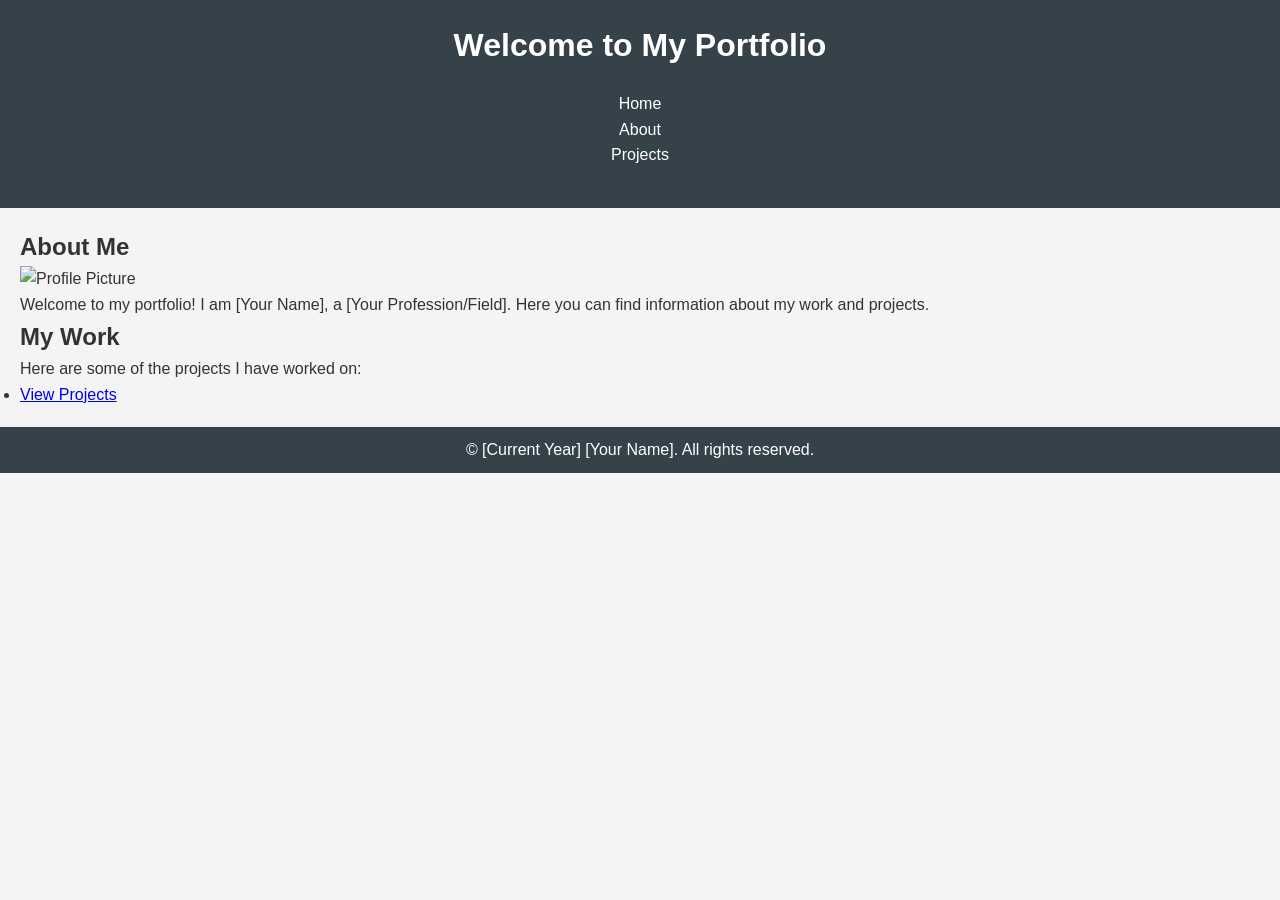
==== index.html @ aa5436d3 "Add initial portfolio site files Add scaffold for a personal portfolio: index.html, about.html, proj" ====
<!DOCTYPE html>
<html lang="en">
<head>
    <meta charset="UTF-8">
    <meta name="viewport" content="width=device-width, initial-scale=1.0">
    <title>Your Portfolio</title>
    <link rel="stylesheet" href="css/style.css">
</head>
<body>
    <header>
        <h1>Welcome to My Portfolio</h1>
        <nav>
            <ul>
                <li><a href="index.html">Home</a></li>
                <li><a href="about.html">About</a></li>
                <li><a href="projects.html">Projects</a></li>
            </ul>
        </nav>
    </header>
    
    <main>
        <section>
            <h2>About Me</h2>
            <img src="images/profile.jpg" alt="Profile Picture">
            <p>Welcome to my portfolio! I am [Your Name], a [Your Profession/Field]. Here you can find information about my work and projects.</p>
        </section>
        
        <section>
            <h2>My Work</h2>
            <p>Here are some of the projects I have worked on:</p>
            <ul>
                <li><a href="projects.html">View Projects</a></li>
            </ul>
        </section>
    </main>
    
    <footer>
        <p>&copy; [Current Year] [Your Name]. All rights reserved.</p>
    </footer>
    
    <script src="js/script.js"></script>
</body>
</html>
---- css/style.css ----
/* CSS Reset */
* {
    margin: 0;
    padding: 0;
    box-sizing: border-box;
}

/* Body Styles */
body {
    font-family: Arial, sans-serif;
    line-height: 1.6;
    background-color: #f4f4f4;
    color: #333;
}

/* Header Styles */
header {
    background: #35424a;
    color: #ffffff;
    padding: 20px 0;
    text-align: center;
}

/* Navigation Styles */
nav {
    margin: 20px 0;
}

nav a {
    color: #ffffff;
    text-decoration: none;
    padding: 10px 15px;
}

nav a:hover {
    background: #e8491d;
}

/* Main Content Styles */
main {
    padding: 20px;
}

/* Footer Styles */
footer {
    text-align: center;
    padding: 10px 0;
    background: #35424a;
    color: #ffffff;
    position: relative;
    bottom: 0;
    width: 100%;
}

/* Image Styles */
img {
    max-width: 100%;
    height: auto;
}

/* Project Styles */
.project {
    margin: 20px 0;
    border: 1px solid #ccc;
    padding: 10px;
    background: #ffffff;
}
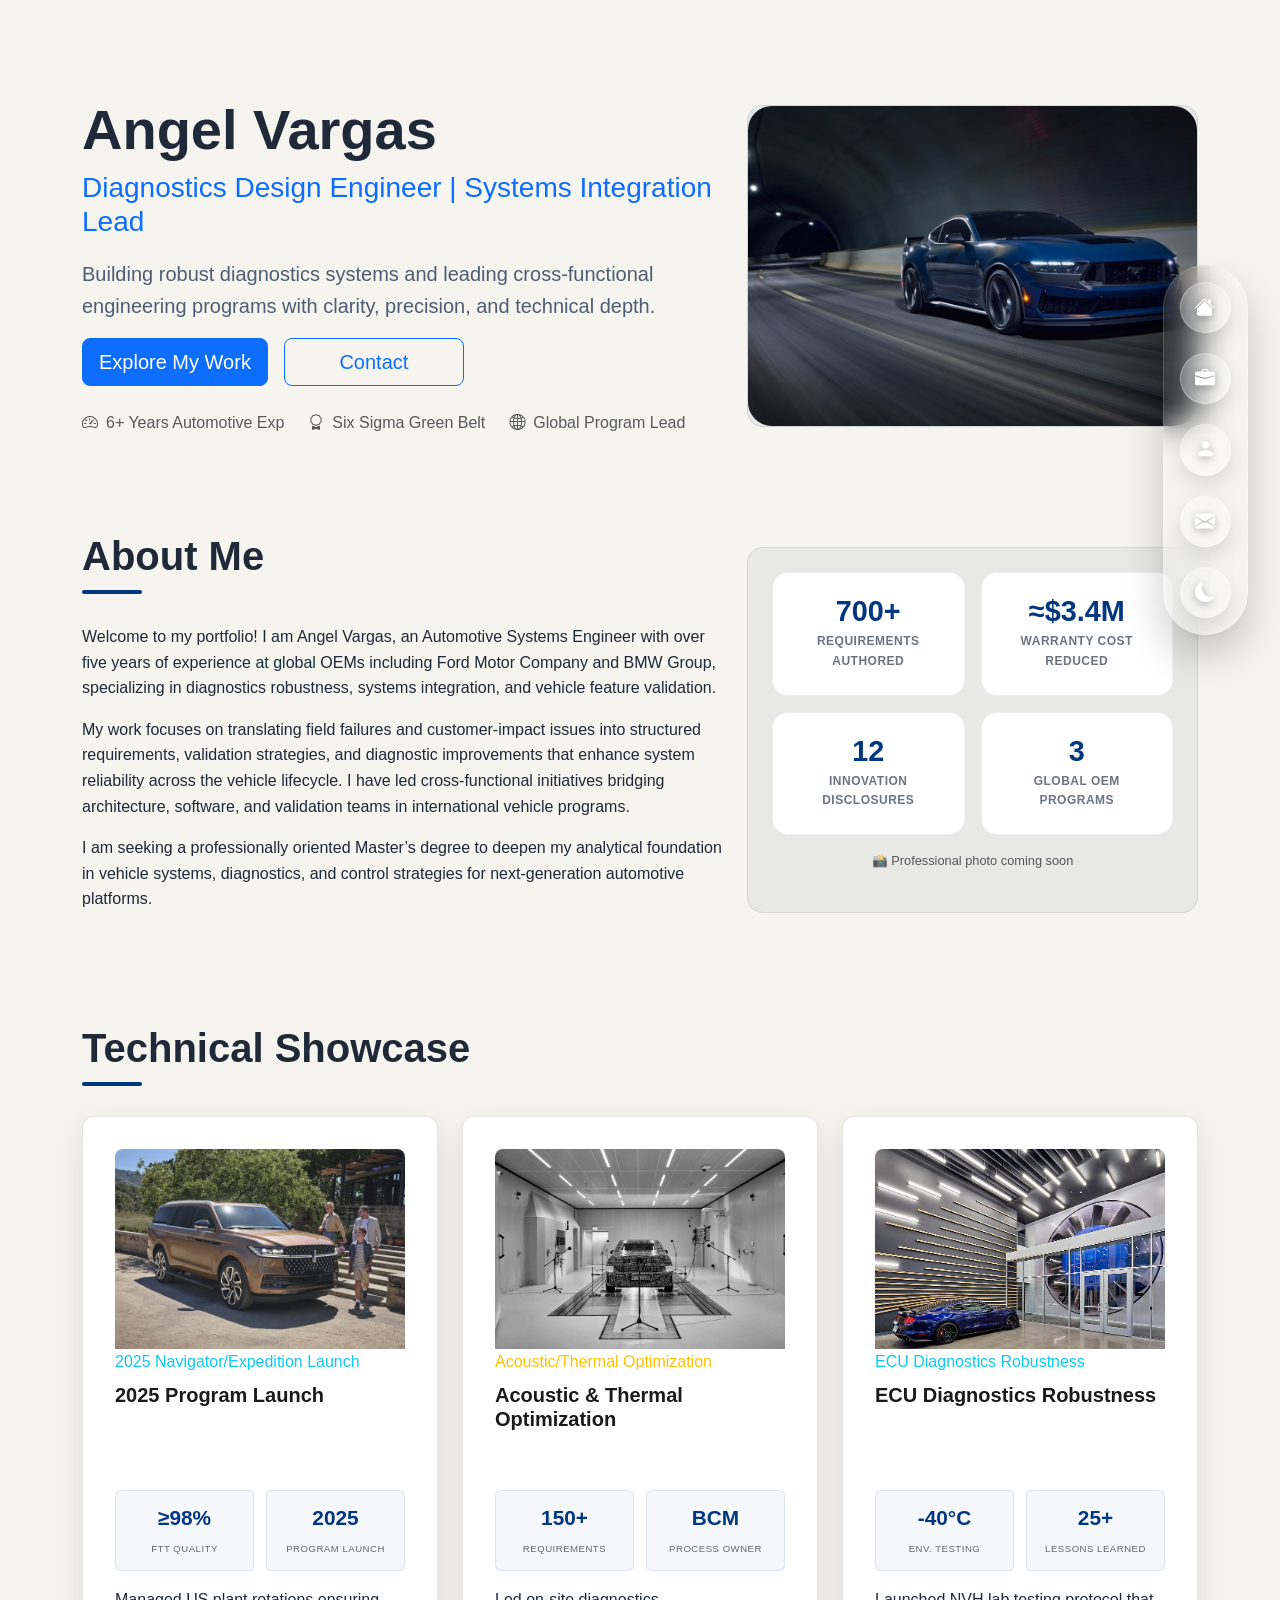
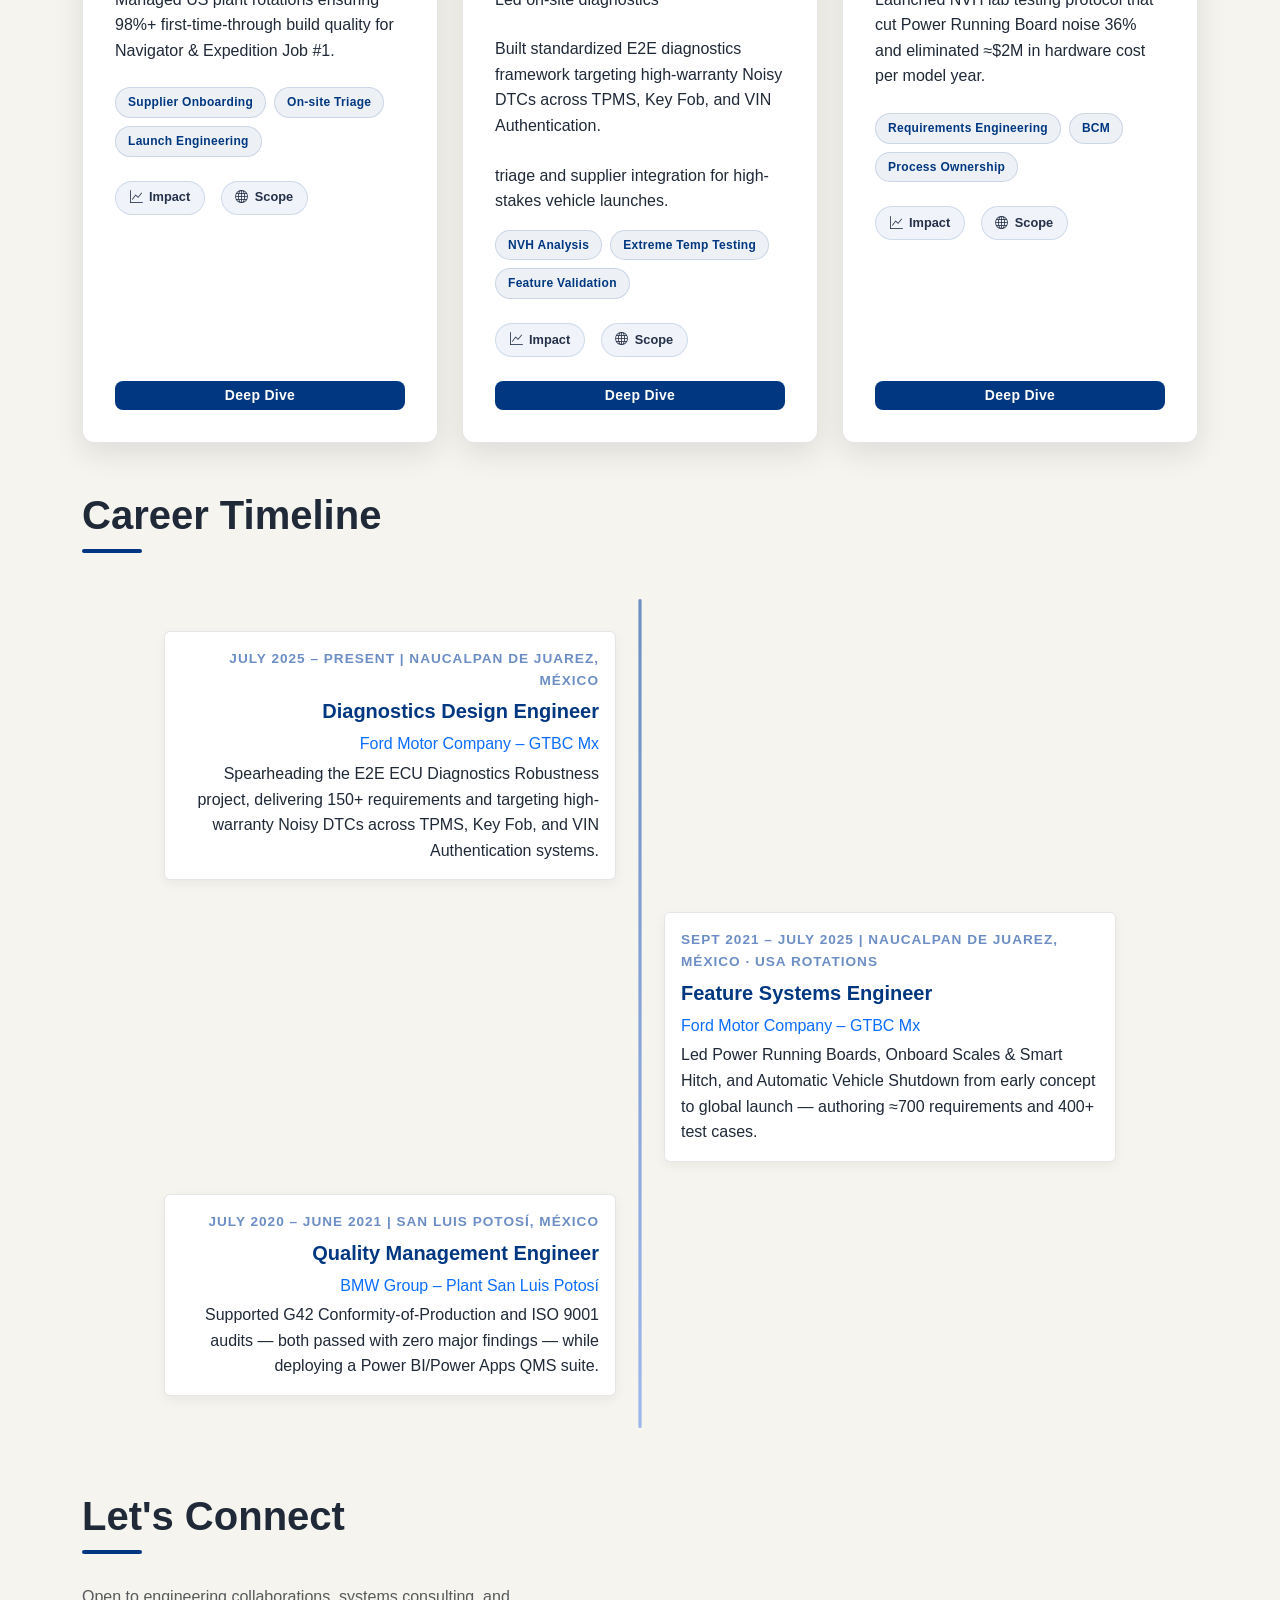
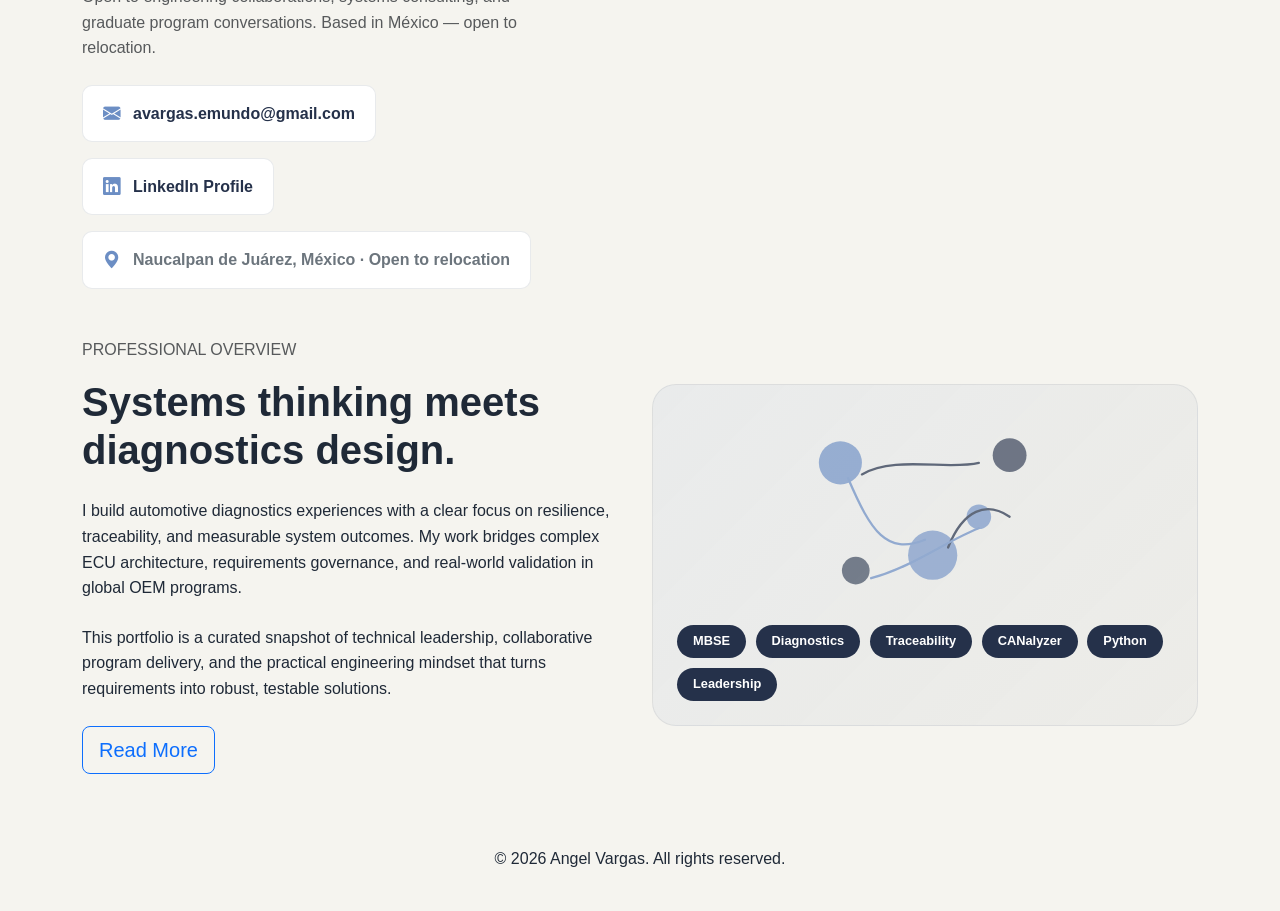
==== commit 5b4490e9: "Revamp site: new layout, styles, assets Replace legacy stylesheet with modular CSS and update core p" ====
--- a/index.html
+++ b/index.html
@@ -4,40 +4,372 @@
     <meta charset="UTF-8">
     <meta name="viewport" content="width=device-width, initial-scale=1.0">
     <title>Your Portfolio</title>
-    <link rel="stylesheet" href="css/style.css">
+    <link href="https://cdn.jsdelivr.net/npm/bootstrap@5.3.0/dist/css/bootstrap.min.css" rel="stylesheet">
+    <link rel="stylesheet" href="css/base.css">
+    <link rel="stylesheet" href="css/components.css">
+    <link rel="stylesheet" href="css/pages.css">
+    <link href="https://unpkg.com/aos@2.3.1/dist/aos.css" rel="stylesheet">
+    <link rel="stylesheet" href="https://cdn.jsdelivr.net/npm/bootstrap-icons@1.11.1/font/bootstrap-icons.css">
 </head>
 <body>
-    <header>
-        <h1>Welcome to My Portfolio</h1>
-        <nav>
-            <ul>
-                <li><a href="index.html">Home</a></li>
-                <li><a href="about.html">About</a></li>
-                <li><a href="projects.html">Projects</a></li>
-            </ul>
-        </nav>
-    </header>
-    
-    <main>
-        <section>
-            <h2>About Me</h2>
-            <img src="images/profile.jpg" alt="Profile Picture">
-            <p>Welcome to my portfolio! I am [Your Name], a [Your Profession/Field]. Here you can find information about my work and projects.</p>
+    <main class="container">
+        <section id="hero" class="pt-5 mt-5" data-aos="fade-up">
+            <div class="row align-items-center gy-4">
+                <div class="col-md-7">
+                    <h1 class="display-4 fw-bold">Angel Vargas</h1>
+                    <h2 class="h3 text-primary">Diagnostics Design Engineer | Systems Integration Lead</h2>
+                    <p class="lead">Building robust diagnostics systems and leading cross-functional engineering programs with clarity, precision, and technical depth.</p>
+                    <div class="d-flex flex-wrap gap-3">
+                        <a href="projects.html" class="btn btn-primary btn-lg hero-btn">Explore My Work</a>
+                        <a href="#contact" class="btn btn-outline-primary btn-lg hero-btn">Contact</a>
+                    </div>
+                    <div class="hero-highlights d-flex flex-wrap align-items-center gap-4 mt-4">
+                        <span class="d-flex align-items-center text-muted">
+                            <i class="bi bi-speedometer2 me-2"></i>
+                            6+ Years Automotive Exp
+                        </span>
+                        <span class="d-flex align-items-center text-muted">
+                            <i class="bi bi-award me-2"></i>
+                            Six Sigma Green Belt
+                        </span>
+                        <span class="d-flex align-items-center text-muted">
+                            <i class="bi bi-globe2 me-2"></i>
+                            Global Program Lead
+                        </span>
+                    </div>
+                </div>
+                <div class="col-md-5">
+                    <div class="hero-visual rounded-4 overflow-hidden">
+                        <img src="images/Mustang-Wall.jpg" alt="Automotive Engineering" class="hero-tech-diagram">
+                    </div>
+                </div>
+            </div>
+        </section>
+
+        <!-- ABOUT SECTION -->
+        <section id="about" class="my-5" data-aos="fade-up">
+            <div class="row align-items-center gy-4">
+                <div class="col-md-7">
+                    <h2 class="section-title">About Me</h2>
+                    <p>Welcome to my portfolio! I am Angel Vargas, an Automotive Systems Engineer with over five years of experience at global OEMs including Ford Motor Company and BMW Group, specializing in diagnostics robustness, systems integration, and vehicle feature validation.</p>
+                    <p>My work focuses on translating field failures and customer-impact issues into structured requirements, validation strategies, and diagnostic improvements that enhance system reliability across the vehicle lifecycle. I have led cross-functional initiatives bridging architecture, software, and validation teams in international vehicle programs.</p>
+                    <p>I am seeking a professionally oriented Master’s degree to deepen my analytical foundation in vehicle systems, diagnostics, and control strategies for next-generation automotive platforms.</p>
+                </div>
+                <div class="col-md-5">
+                    <div class="about-visual rounded-4 p-4">
+                        <div class="about-stats-grid">
+                            <div class="about-stat">
+                                <span class="about-stat-number">700+</span>
+                                <span class="about-stat-label">Requirements Authored</span>
+                            </div>
+                            <div class="about-stat">
+                                <span class="about-stat-number">≈$3.4M</span>
+                                <span class="about-stat-label">Warranty Cost Reduced</span>
+                            </div>
+                            <div class="about-stat">
+                                <span class="about-stat-number">12</span>
+                                <span class="about-stat-label">Innovation Disclosures</span>
+                            </div>
+                            <div class="about-stat">
+                                <span class="about-stat-number">3</span>
+                                <span class="about-stat-label">Global OEM Programs</span>
+                            </div>
+                        </div>
+                        <p class="about-visual-note mt-3 text-muted text-center" style="font-size:0.8rem;">
+                            📸 Professional photo coming soon
+                        </p>
+                    </div>
+                </div>
+            </div>
+        </section>
+
+        <!-- FEATURED PROJECTS SECTION -->
+        <section id="technical-showcase" class="technical-showcase mb-5" data-aos="fade-up">
+            <h2 class="section-title">Technical Showcase</h2>
+            <div class="row row-cols-1 row-cols-md-2 row-cols-xl-3 g-4">
+                <div class="col" data-aos="fade-up">
+                    <article class="glass-showcase-card h-100">
+                        <div class="project-header-img">
+                            <img src="images/Navigator-PRB.jpg" alt="2025 Program Launch">
+                        </div>
+                        <div class="card-body d-flex flex-column">
+                            <span class="card-category text-info mb-2">2025 Navigator/Expedition Launch</span>
+                            <h3 class="h5 fw-bold mb-2">2025 Program Launch</h3>
+                            <div class="kpi-grid mb-3">
+                                <div class="kpi-item">
+                                    <span>≥98%</span>
+                                    <label>FTT Quality</label>
+                                </div>
+                                <div class="kpi-item">
+                                    <span>2025</span>
+                                    <label>Program Launch</label>
+                                </div>
+                            </div>
+                            <p class="text-slate-gray mb-4">Managed US plant rotations ensuring 98%+ first-time-through build quality for Navigator & Expedition Job #1.</p>
+                            <div class="tag-row d-flex flex-wrap gap-2 mb-4">
+                                <span class="method-tag">Supplier Onboarding</span>
+                                <span class="method-tag">On-site Triage</span>
+                                <span class="method-tag">Launch Engineering</span>
+                            </div>
+                            <div class="kpi-row d-flex flex-wrap gap-3 mb-4">
+                                <div class="kpi-pill">
+                                    <i class="bi bi-graph-up"></i>
+                                    <span>Impact</span>
+                                </div>
+                                <div class="kpi-pill">
+                                    <i class="bi bi-globe"></i>
+                                    <span>Scope</span>
+                                </div>
+                            </div>
+                            <a href="projects.html" class="btn btn-outline-light btn-sm deep-dive-btn mt-auto">Deep Dive</a>
+                        </div>
+                    </article>
+                </div>
+
+                <div class="col" data-aos="fade-up" data-aos-delay="100">
+                    <article class="glass-showcase-card h-100">
+                        <div class="project-header-img">
+                            <img src="images/PRB-NVH.jpg" alt="Acoustic & Thermal Optimization">
+                        </div>
+                        <div class="card-body d-flex flex-column">
+                            <span class="card-category text-warning mb-2">Acoustic/Thermal Optimization</span>
+                            <h3 class="h5 fw-bold mb-2">Acoustic & Thermal Optimization</h3>
+                            <div class="kpi-grid mb-3">
+                                <div class="kpi-item">
+                                    <span>150+</span>
+                                    <label>Requirements</label>
+                                </div>
+                                <div class="kpi-item">
+                                    <span>BCM</span>
+                                    <label>Process Owner</label>
+                                </div>
+                            </div>
+                            <p class="text-slate-gray mb-4">Led on-site diagnostics<p class="text-slate-gray mb-4">Built standardized E2E diagnostics framework targeting high-warranty Noisy DTCs across TPMS, Key Fob, and VIN Authentication.</p> triage and supplier integration for high-stakes vehicle launches.</p>
+                            <div class="tag-row d-flex flex-wrap gap-2 mb-4">
+                                <span class="method-tag">NVH Analysis</span>
+                                <span class="method-tag">Extreme Temp Testing</span>
+                                <span class="method-tag">Feature Validation</span>
+                            </div>
+                            <div class="kpi-row d-flex flex-wrap gap-3 mb-4">
+                                <div class="kpi-pill">
+                                    <i class="bi bi-graph-up"></i>
+                                    <span>Impact</span>
+                                </div>
+                                <div class="kpi-pill">
+                                    <i class="bi bi-globe"></i>
+                                    <span>Scope</span>
+                                </div>
+                            </div>
+                            <a href="projects.html" class="btn btn-outline-light btn-sm deep-dive-btn mt-auto">Deep Dive</a>
+                        </div>
+                    </article>
+                </div>
+
+                <div class="col" data-aos="fade-up" data-aos-delay="200">
+                    <article class="glass-showcase-card h-100">
+                        <div class="project-header-img">
+                            <img src="images/Vehicle-Testing.jpg" alt="ECU Diagnostics Robustness">
+                        </div>
+                        <div class="card-body d-flex flex-column">
+                            <span class="card-category text-info mb-2">ECU Diagnostics Robustness</span>
+                            <h3 class="h5 fw-bold mb-2">ECU Diagnostics Robustness</h3>
+                            <div class="kpi-grid mb-3">
+                                <div class="kpi-item">
+                                    <span>-40°C</span>
+                                    <label>Env. Testing</label>
+                                </div>
+                                <div class="kpi-item">
+                                    <span>25+</span>
+                                    <label>Lessons Learned</label>
+                                </div>
+                            </div>
+                            <p class="text-slate-gray mb-4">Launched NVH lab testing protocol that cut Power Running Board noise 36% and eliminated ≈$2M in hardware cost per model year.</p>
+                            <div class="tag-row d-flex flex-wrap gap-2 mb-4">
+                                <span class="method-tag">Requirements Engineering</span>
+                                <span class="method-tag">BCM</span>
+                                <span class="method-tag">Process Ownership</span>
+                            </div>
+                            <div class="kpi-row d-flex flex-wrap gap-3 mb-4">
+                                <div class="kpi-pill">
+                                    <i class="bi bi-graph-up"></i>
+                                    <span>Impact</span>
+                                </div>
+                                <div class="kpi-pill">
+                                    <i class="bi bi-globe"></i>
+                                    <span>Scope</span>
+                                </div>
+                            </div>
+                            <a href="projects.html" class="btn btn-outline-light btn-sm deep-dive-btn mt-auto">Deep Dive</a>
+                        </div>
+                    </article>
+                </div>
+            </div>
         </section>
         
-        <section>
-            <h2>My Work</h2>
-            <p>Here are some of the projects I have worked on:</p>
-            <ul>
-                <li><a href="projects.html">View Projects</a></li>
-            </ul>
+        <!-- TIMELINE SECTION -->
+        <section id="timeline" class="experience-timeline mb-5" data-aos="fade-up">
+            <h2 class="section-title">Career Timeline</h2>
+
+            <div class="timeline-track">
+                <div class="timeline-fill"></div>
+
+                <div class="timeline-event timeline-event-left" data-year="2025">
+                    <div class="timeline-content card">
+                        <div class="card-body">
+                                <div class="timeline-metadata">
+                                    <span>July 2025 – Present</span> | <span>Naucalpan de Juarez, México</span>
+                                </div>
+                                <h3 class="h5 fw-bold">Diagnostics Design Engineer</h3>
+                                <p class="text-primary mb-1">Ford Motor Company – GTBC Mx</p>
+                                <p class="mb-0">Spearheading the E2E ECU Diagnostics Robustness project, delivering 150+ requirements and targeting high-warranty Noisy DTCs across TPMS, Key Fob, and VIN Authentication systems.</p>
+                                <div class="timeline-details" style="display: none;">
+                                    <ul class="mt-2 ps-3">
+                                        <li>Authored 23+ requirements eliminating false-positive DTC triggers, reducing future service costs.</li>
+                                        <li>Bridging Architecture, SW, and Module D&R teams to close diagnostic coverage gaps.</li>
+                                        <li>Designing next-gen Enhanced Data Recording methods to optimize engineering troubleshooting.</li>
+                                    </ul>
+                                </div>
+                            </div>
+                    </div>
+                </div>
+
+                <div class="timeline-event timeline-event-right" data-year="2023">
+                    <div class="timeline-content card">
+                        <div class="card-body">
+                            <div class="timeline-metadata">
+                                <span>Sept 2021 – July 2025</span> | <span>Naucalpan de Juarez, México · USA Rotations</span>
+                            </div>
+                            <h3 class="h5 fw-bold">Feature Systems Engineer</h3>
+                            <p class="text-primary mb-1">Ford Motor Company – GTBC Mx</p>
+                            <p class="mb-0">Led Power Running Boards, Onboard Scales & Smart Hitch, and Automatic Vehicle Shutdown from early concept to global launch — authoring ≈700 requirements and 400+ test cases.</p>
+                            <div class="timeline-details" style="display: none;">
+                                <ul class="mt-2 ps-3">
+                                    <li>Launched NVH lab test cutting PRB noise 36% and saving ≈$2 M per model year.</li>
+                                    <li>Cut PRB warranty spend ≈$1.4 M (23MY baseline); zero open critical issues at launch.</li>
+                                    <li>Filed 12 innovation disclosures and mentored 6 engineers into the SE organization.</li>
+                                    <li>Managed US plant rotations (DTP/KTP) sustaining 98%+ first-time-through build quality.</li>
+                                </ul>
+                            </div>
+                        </div>
+                    </div>
+                </div>
+
+                <div class="timeline-event timeline-event-left" data-year="2021">
+                    <div class="timeline-content card">
+                        <div class="card-body">
+                            <div class="timeline-metadata">
+                                    <span>July 2020 – June 2021</span> | <span>San Luis Potosí, México</span>
+                                </div>
+                                <h3 class="h5 fw-bold">Quality Management Engineer</h3>
+                                <p class="text-primary mb-1">BMW Group – Plant San Luis Potosí</p>
+                                <p class="mb-0">Supported G42 Conformity-of-Production and ISO 9001 audits — both passed with zero major findings — while deploying a Power BI/Power Apps QMS suite.</p>
+                                <div class="timeline-details" style="display: none;">
+                                    <ul class="mt-2 ps-3">
+                                        <li>Deployed Power BI/Power Apps QMS suite, cutting issue-closure time by 30%.</li>
+                                        <li>Launched "Quality Mindset" campaign training 120+ process leaders, boosting proactive defect containment 25% in six months.</li>
+                                    </ul>
+                                </div>
+                            </div>
+                    </div>
+                </div>
+            </div>
+        </section>
+
+        <!-- CONTACT SECTION -->
+        <section id="contact" class="mb-5" data-aos="fade-up">
+            <h2 class="section-title">Let's Connect</h2>
+            <div class="row g-4">
+                <div class="col-md-5">
+                    <p class="text-muted mb-4">Open to engineering collaborations, systems consulting, and graduate program conversations. Based in México — open to relocation.</p>
+                    <div class="d-flex flex-column gap-3">
+                        <a href="mailto:avargas.emundo@gmail.com" class="contact-link">
+                            <i class="bi bi-envelope-fill"></i>
+                            avargas.emundo@gmail.com
+                        </a>
+                        <a href="https://www.linkedin.com/in/av-m/" target="_blank" class="contact-link">
+                            <i class="bi bi-linkedin"></i>
+                            LinkedIn Profile
+                        </a>
+                        <span class="contact-link non-link">
+                            <i class="bi bi-geo-alt-fill"></i>
+                            Naucalpan de Juárez, México · Open to relocation
+                        </span>
+                    </div>
+                </div>
+            </div>
+        </section>
+
+        <!-- SUMMARY SECTION -->
+        <section id="summary" class="split-summary mb-5" data-aos="fade-up">
+            <div class="row align-items-center g-4">
+                <div class="col-lg-6">
+                    <div class="summary-copy">
+                        <p class="text-uppercase text-muted mb-3">Professional Overview</p>
+                        <h2 class="display-6 fw-bold mb-4">Systems thinking meets diagnostics design.</h2>
+                        <p class="mb-4">I build automotive diagnostics experiences with a clear focus on resilience, traceability, and measurable system outcomes. My work bridges complex ECU architecture, requirements governance, and real-world validation in global OEM programs.</p>
+                        <p class="mb-4">This portfolio is a curated snapshot of technical leadership, collaborative program delivery, and the practical engineering mindset that turns requirements into robust, testable solutions.</p>
+                        <a href="about.html" class="btn btn-outline-primary btn-lg">Read More</a>
+                    </div>
+                </div>
+                <div class="col-lg-6">
+                    <div class="skill-cloud p-4">
+                        <div class="cloud-graphic">
+                            <svg viewBox="0 0 360 260" xmlns="http://www.w3.org/2000/svg" role="img" aria-label="Systems architecture diagram">
+                                <circle cx="70" cy="70" r="28" fill="#6c8ec4" opacity=".95"/>
+                                <circle cx="290" cy="60" r="22" fill="#25314a" opacity=".9"/>
+                                <circle cx="190" cy="190" r="32" fill="#6c8ec4" opacity=".88"/>
+                                <circle cx="90" cy="210" r="18" fill="#25314a" opacity=".85"/>
+                                <circle cx="250" cy="140" r="16" fill="#6c8ec4" opacity=".9"/>
+                                <path d="M98 85 C140 60 210 80 250 70" stroke="#25314a" stroke-width="3" fill="none" stroke-linecap="round"/>
+                                <path d="M80 90 C110 160 130 190 180 170" stroke="#6c8ec4" stroke-width="3" fill="none" stroke-linecap="round"/>
+                                <path d="M210 180 C230 130 260 120 290 140" stroke="#25314a" stroke-width="3" fill="none" stroke-linecap="round"/>
+                                <path d="M110 220 C165 205 210 170 250 155" stroke="#6c8ec4" stroke-width="3" fill="none" stroke-linecap="round"/>
+                            </svg>
+                        </div>
+                        <div class="skill-cloud-tags">
+                            <span class="skill-cloud-tag">MBSE</span>
+                            <span class="skill-cloud-tag">Diagnostics</span>
+                            <span class="skill-cloud-tag">Traceability</span>
+                            <span class="skill-cloud-tag">CANalyzer</span>
+                            <span class="skill-cloud-tag">Python</span>
+                            <span class="skill-cloud-tag">Leadership</span>
+                        </div>
+                    </div>
+                </div>
+            </div>
         </section>
     </main>
-    
-    <footer>
-        <p>&copy; [Current Year] [Your Name]. All rights reserved.</p>
+
+    <!-- FOOTER -->
+    <footer class="text-center py-4">
+        <p>&copy; 2026 Angel Vargas. All rights reserved.</p>
     </footer>
-    
+
+    <nav class="floating-dock" aria-label="Quick navigation">
+        <a href="index.html" class="dock-link">
+            <i class="bi bi-house-fill"></i>
+            <span class="dock-tooltip">Home</span>
+        </a>
+        <a href="projects.html" class="dock-link">
+            <i class="bi bi-briefcase-fill"></i>
+            <span class="dock-tooltip">Projects</span>
+        </a>
+        <a href="about.html" class="dock-link">
+            <i class="bi bi-person-fill"></i>
+            <span class="dock-tooltip">About</span>
+        </a>
+        <a href="#contact" class="dock-link">
+            <i class="bi bi-envelope-fill"></i>
+            <span class="dock-tooltip">Contact</span>
+        </a>
+        <button id="themeToggle" class="dock-link" type="button" aria-label="Toggle theme">
+            <i id="themeToggleIcon" class="bi bi-moon-fill"></i>
+            <span class="dock-tooltip">Theme</span>
+        </button>
+    </nav>
+
+    <script src="https://cdn.jsdelivr.net/npm/bootstrap@5.3.0/dist/js/bootstrap.bundle.min.js"></script>
+    <script src="https://unpkg.com/aos@2.3.1/dist/aos.js"></script>
     <script src="js/script.js"></script>
 </body>
 </html>
--- a/css/base.css
+++ b/css/base.css
@@ -0,0 +1,115 @@
+:root {
+    --bg-main: #f5f4ef;
+    --bg-header: #25314a;
+    --text-primary: #1f2937;
+    --text-muted: #595f6d;
+    --accent: #6c8ec4;
+    --border: rgba(34, 47, 77, 0.12);
+    --card-bg: #ffffff;
+    --timeline-bg: #ffffff;
+}
+
+* {
+    box-sizing: border-box;
+}
+
+html {
+    scroll-behavior: smooth;
+}
+
+body {
+    margin: 0;
+    font-family: "Inter", "Segoe UI", Roboto, sans-serif;
+    background-color: var(--bg-main);
+    color: var(--text-primary);
+    line-height: 1.6;
+    transition: background-color 0.8s ease-in-out, color 0.8s ease-in-out;
+}
+
+body.dark-mode {
+    background-color: #121212;
+    color: #f4f4f5;
+}
+
+a {
+    color: var(--accent);
+    text-decoration: none;
+}
+
+a:hover {
+    text-decoration: underline;
+}
+
+h1,
+h2,
+h3,
+h4,
+h5,
+h6 {
+    margin: 0;
+    color: var(--text-primary);
+    font-weight: 700;
+}
+
+p {
+    margin: 0 0 1rem;
+}
+
+img {
+    max-width: 100%;
+    display: block;
+}
+
+body.dark-mode header {
+    background-color: #111827;
+}
+
+body.dark-mode .card {
+    background-color: #1f2937;
+    color: #e5e7eb;
+    border-color: rgba(255, 255, 255, 0.08);
+}
+
+body.dark-mode .navbar-dark .navbar-nav .nav-link {
+    color: #e5e7eb;
+}
+
+body.dark-mode .navbar-dark .navbar-nav .nav-link:hover {
+    color: #ffffff;
+}
+
+/* ── Dark Mode Text Fixes ── */
+body.dark-mode h1,
+body.dark-mode h2,
+body.dark-mode h3,
+body.dark-mode h4,
+body.dark-mode h5,
+body.dark-mode h6 {
+    color: #f1f5f9 !important;
+}
+
+body.dark-mode p,
+body.dark-mode .lead {
+    color: #cbd5e1 !important;
+}
+
+body.dark-mode .text-muted {
+    color: #94a3b8 !important;
+}
+
+body.dark-mode .hero-highlights span,
+body.dark-mode .hero-highlights i {
+    color: #94a3b8 !important;
+}
+
+body.dark-mode #about p {
+    color: #cbd5e1 !important;
+}
+
+body.dark-mode .summary-copy p {
+    color: #cbd5e1 !important;
+}
+
+body.dark-mode .summary-copy h2 {
+    color: #f1f5f9 !important;
+}
--- a/css/components.css
+++ b/css/components.css
@@ -0,0 +1,610 @@
+.dock {
+    /* Forced viewport pinning */
+    position: fixed !important; 
+    top: 50% !important;
+    right: 2rem !important; 
+    bottom: auto !important;
+    left: auto !important;
+    
+    /* Perfect vertical centering */
+    transform: translateY(-50%) !important;
+    
+    /* Visual Styling */
+    display: flex !important;
+    flex-direction: column !important;
+    gap: 1rem !important;
+    padding: 1rem !important;
+    background: rgba(255, 255, 255, 0.15) !important;
+    backdrop-filter: blur(15px) !important;
+    -webkit-backdrop-filter: blur(15px) !important;
+    border: 1px solid rgba(255, 255, 255, 0.2) !important;
+    border-radius: 40px !important;
+    
+    /* Depth - Sits above everything else */
+    z-index: 9999 !important; 
+}
+
+/* Center icons and ensure clickable area is consistent */
+.dock-link {
+    width: 3.5rem !important;
+    height: 3.5rem !important;
+    border-radius: 50% !important;
+    display: flex !important;
+    align-items: center !important;
+    justify-content: center !important;
+    text-decoration: none !important;
+    color: white !important;
+}
+
+.dock-link:hover {
+    transform: translateY(-4px) scale(1.05);
+    background: linear-gradient(180deg, rgba(255,255,255,0.3), rgba(255,255,255,0.1));
+    box-shadow: inset 0 1px 0 rgba(255,255,255,0.32), 0 16px 32px rgba(15, 23, 42, 0.25);
+}
+
+.dock-link i {
+    font-size: 1.25rem !important;
+    color: #ffffff !important;
+    text-shadow: 0 2px 8px rgba(0, 0, 0, 0.3) !important;
+}
+
+.dock-tooltip {
+    position: absolute;
+    right: 120%;
+    background: rgba(0, 0, 0, 0.85);
+    color: white;
+    padding: 0.5rem 1rem;
+    border-radius: 8px;
+    font-size: 0.85rem;
+    opacity: 0;
+    pointer-events: none;
+    transition: opacity 0.2s ease;
+    /* Fixed: Allowing text to wrap correctly */
+    width: max-content;
+    max-width: 160px;
+    text-align: center;
+    line-height: 1.2;
+}
+
+.dock-link:hover .dock-tooltip {
+    opacity: 1;
+}
+
+.glass-showcase-card {
+    display: flex;
+    flex-direction: column;
+    min-height: 550px;
+    background: #ffffff;
+    border: 1px solid rgba(0, 0, 0, 0.1);
+    border-radius: 12px;
+    padding: 2rem;
+    box-shadow: 0 10px 30px rgba(0, 0, 0, 0.1);
+    overflow: hidden;
+    transition: transform 0.25s ease, box-shadow 0.25s ease;
+}
+
+.glass-showcase-card:hover {
+    transform: translateY(-6px);
+    box-shadow: 0 18px 40px rgba(0, 0, 0, 0.12);
+}
+
+.project-header-img {
+    height: 200px;
+    background-color: #f1f3f5;
+    overflow: hidden;
+    border-radius: 8px 8px 0 0;
+    position: relative;
+}
+
+.project-header-img img {
+    width: 100%;
+    height: 100%;
+    object-fit: cover;
+    display: block;
+}
+
+.glass-showcase-card .card-body {
+    flex: 1 1 auto;
+    display: flex;
+    flex-direction: column;
+}
+
+.glass-showcase-card .card-body h3 {
+    min-height: 80px;
+    margin-bottom: 1rem;
+    color: #1a1a1a;
+}
+
+.kpi-grid {
+    display: grid;
+    grid-template-columns: repeat(2, 1fr);
+    gap: 12px;
+    margin: 1.2rem 0;
+}
+
+.kpi-item {
+    background: rgba(0, 55, 128, 0.04);
+    border: 1px solid rgba(0, 55, 128, 0.1);
+    border-radius: 6px;
+    padding: 10px;
+    text-align: center;
+}
+
+.kpi-item span {
+    display: block;
+    font-size: 1.3rem;
+    font-weight: 800;
+    color: #003780;
+}
+
+.kpi-item label {
+    font-size: 0.6rem;
+    text-transform: uppercase;
+    letter-spacing: 0.5px;
+    color: #666;
+}
+
+.timeline-track {
+    position: relative;
+    padding: 2rem 0;
+    margin: 0 auto;
+    max-width: 1000px;
+}
+
+.timeline-track::before {
+    content: "";
+    position: absolute;
+    top: 1rem;
+    bottom: 1rem;
+    left: 50%;
+    transform: translateX(-50%);
+    width: 3px;
+    background: rgba(148, 163, 184, 0.35);
+    border-radius: 999px;
+}
+
+.timeline-fill {
+    position: absolute;
+    top: 1rem;
+    left: 50%;
+    transform: translateX(-50%);
+    width: 3px;
+    height: 0;
+    background: linear-gradient(180deg, #6c8ec4, #9bb7f0);
+    border-radius: 999px;
+    animation: fill-line 1.6s ease forwards;
+}
+
+@keyframes fill-line {
+    from {
+        height: 0;
+    }
+    to {
+        height: calc(100% - 2rem);
+    }
+}
+
+.timeline-event {
+    position: relative;
+    display: flex;
+    justify-content: space-between;
+    width: 100%;
+    padding: 1rem 1.5rem;
+    opacity: 0.28;
+    transform: translateY(32px);
+    transition: opacity 0.4s ease, transform 0.4s ease;
+}
+
+.timeline-event-left {
+    justify-content: flex-start;
+    padding-right: calc(50% + 1.5rem);
+    text-align: left;
+}
+
+.timeline-event-right {
+    justify-content: flex-start;
+    padding-left: calc(50% + 1.5rem);
+    text-align: left;
+}
+
+.timeline-event.in-view {
+    opacity: 1;
+    transform: translateY(0);
+}
+
+.timeline-content {
+    width: 100%;
+    background-color: var(--card-bg, #ffffff) !important;
+    color: var(--text-primary, #1f2937) !important;
+    border: 1px solid rgba(0, 0, 0, 0.1) !important;
+}
+
+.timeline-content.card {
+    box-shadow: 0 4px 12px rgba(0, 0, 0, 0.05);
+}
+
+.timeline-content.card h3 {
+    color: #003780 !important;
+}
+
+body.dark-mode .glass-showcase-card {
+    background: #2a2a2a;
+    border-color: rgba(255, 255, 255, 0.08);
+}
+
+body.dark-mode .glass-showcase-card .card-body h3 {
+    color: #f8fafc;
+}
+
+body.dark-mode .glass-showcase-card p,
+body.dark-mode .glass-showcase-card .method-tag,
+body.dark-mode .glass-showcase-card .kpi-pill span {
+    color: #d1d5db;
+}
+
+body.dark-mode .project-header-img {
+    background-color: rgba(255, 255, 255, 0.05);
+}
+
+body.dark-mode .kpi-item {
+    background: rgba(255, 255, 255, 0.05);
+    border-color: rgba(255, 255, 255, 0.1);
+}
+
+body.dark-mode .kpi-item span {
+    color: #8ab4f8;
+}
+
+body.dark-mode .timeline-content.card {
+    background-color: #1f2937 !important;
+    color: #f4f4f5 !important;
+    border-color: rgba(255, 255, 255, 0.1) !important;
+}
+
+body.dark-mode .timeline-content.card h3 {
+    color: #8ab4f8 !important;
+}
+
+/* --- High-Priority Viewport Dock --- */
+.floating-dock {
+    position: fixed !important; 
+    top: 50% !important;
+    right: 2rem !important; 
+    transform: translateY(-50%) !important;
+    z-index: 9999 !important;
+
+    display: flex !important;
+    flex-direction: column !important;
+    gap: 1.25rem !important;
+    padding: 1rem !important;
+    
+    background: rgba(255, 255, 255, 0.08) !important;
+    backdrop-filter: blur(16px) !important;
+    -webkit-backdrop-filter: blur(16px) !important;
+    border: 1px solid rgba(255, 255, 255, 0.15) !important;
+    border-radius: 50px !important;
+    box-shadow: 0 20px 40px rgba(0, 0, 0, 0.2) !important;
+}
+
+.dock-link {
+    width: 3.2rem !important;
+    height: 3.2rem !important;
+    display: flex !important;
+    align-items: center !important;
+    justify-content: center !important;
+    border-radius: 50% !important;
+    color: white !important;
+    text-decoration: none !important;
+    transition: all 0.3s ease !important;
+    background: rgba(255, 255, 255, 0.22) !important;
+    box-shadow: 0 10px 22px rgba(0, 0, 0, 0.12) !important;
+    border: 1px solid rgba(255, 255, 255, 0.35) !important;
+    backdrop-filter: blur(8px) !important;
+}
+
+.dock-link:hover {
+    background: rgba(255, 255, 255, 0.2) !important;
+    transform: scale(1.1);
+    color: #fff !important;
+}
+
+/* Dark Mode Override for Dock */
+body.dark-mode .floating-dock {
+    background: rgba(0, 0, 0, 0.2) !important;
+    border-color: rgba(255, 255, 255, 0.05) !important;
+}
+
+@media (max-width: 768px) {
+    .floating-dock {
+        top: auto !important;
+        right: 50% !important;
+        bottom: 2rem !important;
+        left: auto !important;
+        transform: translateX(50%) !important; /* Center it horizontally */
+        flex-direction: row !important; /* Flip to horizontal */
+        padding: 0.75rem 1.5rem !important;
+        border-radius: 30px !important;
+    }
+
+    .dock-tooltip {
+        display: none !important; /* Tooltips don't work well on touch */
+    }
+}
+
+/* Timeline Metadata (Dates & Locations) */
+.timeline-metadata {
+    font-size: 0.85rem;
+    font-weight: 600;
+    color: var(--accent);
+    margin-bottom: 0.5rem;
+    text-transform: uppercase;
+    letter-spacing: 1px;
+}
+
+/* Alternating Sides Logic */
+.timeline-event:nth-child(even) {
+    text-align: right;
+    margin-left: auto;
+}
+
+.timeline-details {
+    margin-top: 1rem;
+    padding-top: 1rem;
+    border-top: 1px solid var(--border);
+    font-size: 0.9rem;
+}
+
+/* ── Method Tags (project cards) ── */
+.method-tag {
+    display: inline-block;
+    padding: 0.3rem 0.75rem;
+    background: rgba(0, 55, 128, 0.07);
+    color: #003780;
+    border: 1px solid rgba(0, 55, 128, 0.15);
+    border-radius: 20px;
+    font-size: 0.75rem;
+    font-weight: 600;
+    letter-spacing: 0.3px;
+}
+
+body.dark-mode .method-tag {
+    background: rgba(138, 180, 248, 0.12);
+    color: #8ab4f8;
+    border-color: rgba(138, 180, 248, 0.2);
+}
+
+/* ── KPI Pills (Impact / Scope) ── */
+.kpi-pill {
+    display: inline-flex;
+    align-items: center;
+    gap: 0.4rem;
+    padding: 0.35rem 0.85rem;
+    background: rgba(108, 142, 196, 0.1);
+    border: 1px solid rgba(108, 142, 196, 0.25);
+    border-radius: 20px;
+    font-size: 0.8rem;
+    font-weight: 600;
+    color: #25314a;
+}
+
+body.dark-mode .kpi-pill {
+    background: rgba(108, 142, 196, 0.15);
+    color: #d1d5db;
+}
+
+/* ── Deep Dive Button ── */
+.deep-dive-btn {
+    background: #003780 !important;
+    color: #ffffff !important;
+    border: none !important;
+    border-radius: 8px !important;
+    font-weight: 600;
+    letter-spacing: 0.3px;
+    transition: background 0.2s ease;
+}
+
+.deep-dive-btn:hover {
+    background: #00275a !important;
+}
+
+/* ── Hero Visual Box ── */
+.hero-visual {
+    background: linear-gradient(135deg, rgba(108, 142, 196, 0.12), rgba(37, 49, 74, 0.06));
+    border: 1px solid rgba(37, 49, 74, 0.1);
+    border-radius: 1.5rem;
+    min-height: 320px;
+}
+
+.hero-tech-diagram {
+    width: 100%;
+    height: 100%;
+    min-height: 320px;
+    object-fit: cover;
+    border-radius: 1.5rem;
+    display: block;
+}
+
+/* ── Skill Cloud (Summary section) ── */
+.skill-cloud {
+    background: linear-gradient(135deg, rgba(108, 142, 196, 0.08), rgba(37, 49, 74, 0.04));
+    border: 1px solid rgba(37, 49, 74, 0.08);
+    border-radius: 1.5rem;
+}
+
+.cloud-graphic svg {
+    width: 100%;
+    max-height: 200px;
+    opacity: 0.7;
+}
+
+.skill-cloud-tags {
+    display: flex;
+    flex-wrap: wrap;
+    gap: 0.6rem;
+    margin-top: 1rem;
+}
+
+.skill-cloud-tag {
+    padding: 0.4rem 1rem;
+    background: #25314a;
+    color: #ffffff;
+    border-radius: 20px;
+    font-size: 0.8rem;
+    font-weight: 600;
+}
+
+body.dark-mode .skill-cloud-tag {
+    background: rgba(108, 142, 196, 0.25);
+    color: #c7d9f5;
+}
+
+/* ── Journey Card (About page) ── */
+.journey-card {
+    background: #ffffff;
+    border: 1px solid rgba(37, 49, 74, 0.08);
+    border-radius: 1.25rem;
+    box-shadow: 0 8px 24px rgba(37, 49, 74, 0.06);
+}
+
+body.dark-mode .journey-card {
+    background: #1f2937;
+    border-color: rgba(255, 255, 255, 0.06);
+}
+
+.skill-chip {
+    display: inline-block;
+    padding: 0.35rem 0.9rem;
+    background: rgba(0, 55, 128, 0.07);
+    color: #003780;
+    border: 1px solid rgba(0, 55, 128, 0.15);
+    border-radius: 20px;
+    font-size: 0.8rem;
+    font-weight: 600;
+}
+
+.skill-chip.soft {
+    background: rgba(108, 142, 196, 0.1);
+    color: #25314a;
+    border-color: rgba(108, 142, 196, 0.2);
+}
+
+body.dark-mode .skill-chip {
+    background: rgba(138, 180, 248, 0.1);
+    color: #8ab4f8;
+    border-color: rgba(138, 180, 248, 0.2);
+}
+
+/* ── Growth List (About page) ── */
+.growth-list {
+    display: flex;
+    flex-direction: column;
+    gap: 1.25rem;
+}
+
+.growth-item {
+    padding: 1rem 1.25rem;
+    background: rgba(108, 142, 196, 0.06);
+    border-left: 3px solid #6c8ec4;
+    border-radius: 0 8px 8px 0;
+}
+
+/* ── Glass Sidebar (Projects page) ── */
+.glass-sidebar {
+    background: rgba(37, 49, 74, 0.04);
+    border: 1px solid rgba(37, 49, 74, 0.1);
+    border-radius: 1.25rem;
+}
+
+/* ── Contact Links ── */
+.contact-link {
+    display: inline-flex;
+    align-items: center;
+    gap: 0.75rem;
+    padding: 0.85rem 1.25rem;
+    background: #ffffff;
+    border: 1px solid rgba(37, 49, 74, 0.1);
+    border-radius: 10px;
+    color: #25314a !important;
+    font-weight: 600;
+    text-decoration: none !important;
+    transition: all 0.2s ease;
+    width: fit-content;
+}
+
+.contact-link:hover {
+    background: #003780;
+    color: #ffffff !important;
+    border-color: #003780;
+    transform: translateX(4px);
+}
+
+.contact-link.non-link {
+    cursor: default;
+    pointer-events: none;
+    color: #6c757d !important;
+}
+
+.contact-link i {
+    font-size: 1.1rem;
+    color: #6c8ec4;
+}
+
+.contact-link:hover i {
+    color: #ffffff;
+}
+
+body.dark-mode .contact-link {
+    background: #1f2937;
+    border-color: rgba(255,255,255,0.08);
+    color: #e5e7eb !important;
+}
+
+/* ── About Stats Grid ── */
+.about-stats-grid {
+    display: grid;
+    grid-template-columns: repeat(2, 1fr);
+    gap: 1rem;
+    height: 100%;
+}
+
+.about-stat {
+    display: flex;
+    flex-direction: column;
+    align-items: center;
+    justify-content: center;
+    padding: 1.5rem 1rem;
+    background: #ffffff;
+    border: 1px solid rgba(37, 49, 74, 0.08);
+    border-radius: 1rem;
+    text-align: center;
+    transition: transform 0.2s ease;
+}
+
+.about-stat:hover {
+    transform: translateY(-3px);
+}
+
+.about-stat-number {
+    font-size: 1.8rem;
+    font-weight: 800;
+    color: #003780;
+    line-height: 1;
+    margin-bottom: 0.4rem;
+}
+
+.about-stat-label {
+    font-size: 0.75rem;
+    color: #6c757d;
+    font-weight: 600;
+    text-transform: uppercase;
+    letter-spacing: 0.5px;
+}
+
+body.dark-mode .about-stat {
+    background: #1f2937;
+    border-color: rgba(255,255,255,0.06);
+}
+
+body.dark-mode .about-stat-number {
+    color: #8ab4f8;
+}
--- a/css/pages.css
+++ b/css/pages.css
@@ -0,0 +1,141 @@
+/* Hero section */
+#hero {
+    padding-top: 5rem;
+    margin-top: 5rem;
+}
+
+#hero h1 {
+    margin-bottom: 0.5rem;
+}
+
+#hero h2 {
+    margin-bottom: 1.25rem;
+}
+
+#hero .lead {
+    max-width: 680px;
+    color: #4f5d72;
+}
+
+.hero-btn {
+    min-width: 180px;
+}
+
+.hero-stats-bar {
+    display: flex;
+    gap: 2rem;
+    margin-top: 3rem;
+    font-weight: 600;
+    color: #6c757d;
+    flex-wrap: wrap;
+}
+
+.hero-stats-item {
+    position: relative;
+    padding: 0 1rem;
+}
+
+.hero-stats-item + .hero-stats-item::before {
+    content: "";
+    position: absolute;
+    left: 0;
+    top: 50%;
+    transform: translateY(-50%);
+    width: 1px;
+    height: 1rem;
+    background: #dee2e6;
+}
+
+/* Technical Showcase header */
+#technical-showcase h2,
+.section-title {
+    font-weight: 800;
+    font-size: 2.5rem;
+    position: relative;
+    margin-bottom: 1.5rem;
+}
+
+#technical-showcase h2::after,
+.section-title::after {
+    content: "";
+    display: block;
+    width: 60px;
+    height: 4px;
+    margin: 10px 0 30px 0;
+    background-color: #003780;
+    border-radius: 2px;
+}
+
+body.dark-mode #technical-showcase h2,
+body.dark-mode .section-title {
+    color: #ffffff !important;
+}
+
+/* About page */
+#about,
+.about-section {
+    padding: 3rem 0;
+}
+
+.about-visual {
+    background: rgba(37, 49, 74, 0.06);
+    border: 1px solid rgba(37, 49, 74, 0.1);
+    min-height: 340px;
+    border-radius: 1.5rem;
+}
+
+/* Projects / case study pages */
+.project-case-study {
+    padding: 3rem 0;
+}
+
+.case-study-columns .card {
+    background: rgba(255, 255, 255, 0.95);
+    border-radius: 24px;
+    box-shadow: 0 18px 35px rgba(37, 49, 74, 0.08);
+    transition: transform 0.25s ease, box-shadow 0.25s ease;
+}
+
+.case-study-columns .card:hover {
+    transform: translateY(-5px);
+    box-shadow: 0 24px 44px rgba(37, 49, 74, 0.12);
+}
+
+.case-study-columns .card-body {
+    padding: 1.6rem;
+}
+
+.project-diagram-placeholder {
+    width: 100%;
+    height: 100%;
+    display: grid;
+    place-items: center;
+    background: linear-gradient(180deg, rgba(108, 142, 196, 0.16), rgba(255, 255, 255, 0.88));
+    border-radius: 1.5rem;
+    color: #25314a;
+    font-weight: 600;
+    letter-spacing: 0.02em;
+    text-align: center;
+}
+
+/* Journey layout */
+.journey-layout {
+    display: grid;
+    grid-template-columns: minmax(0, 1.4fr) minmax(280px, 0.9fr);
+    gap: 2rem;
+    align-items: start;
+}
+
+.glass-case-study {
+    display: grid;
+    grid-template-columns: minmax(0, 1.2fr) minmax(280px, 0.8fr);
+    gap: 2rem;
+    align-items: start;
+}
+
+@media (max-width: 768px) {
+    .journey-layout,
+    .glass-case-study {
+        grid-template-columns: 1fr;
+    }
+}
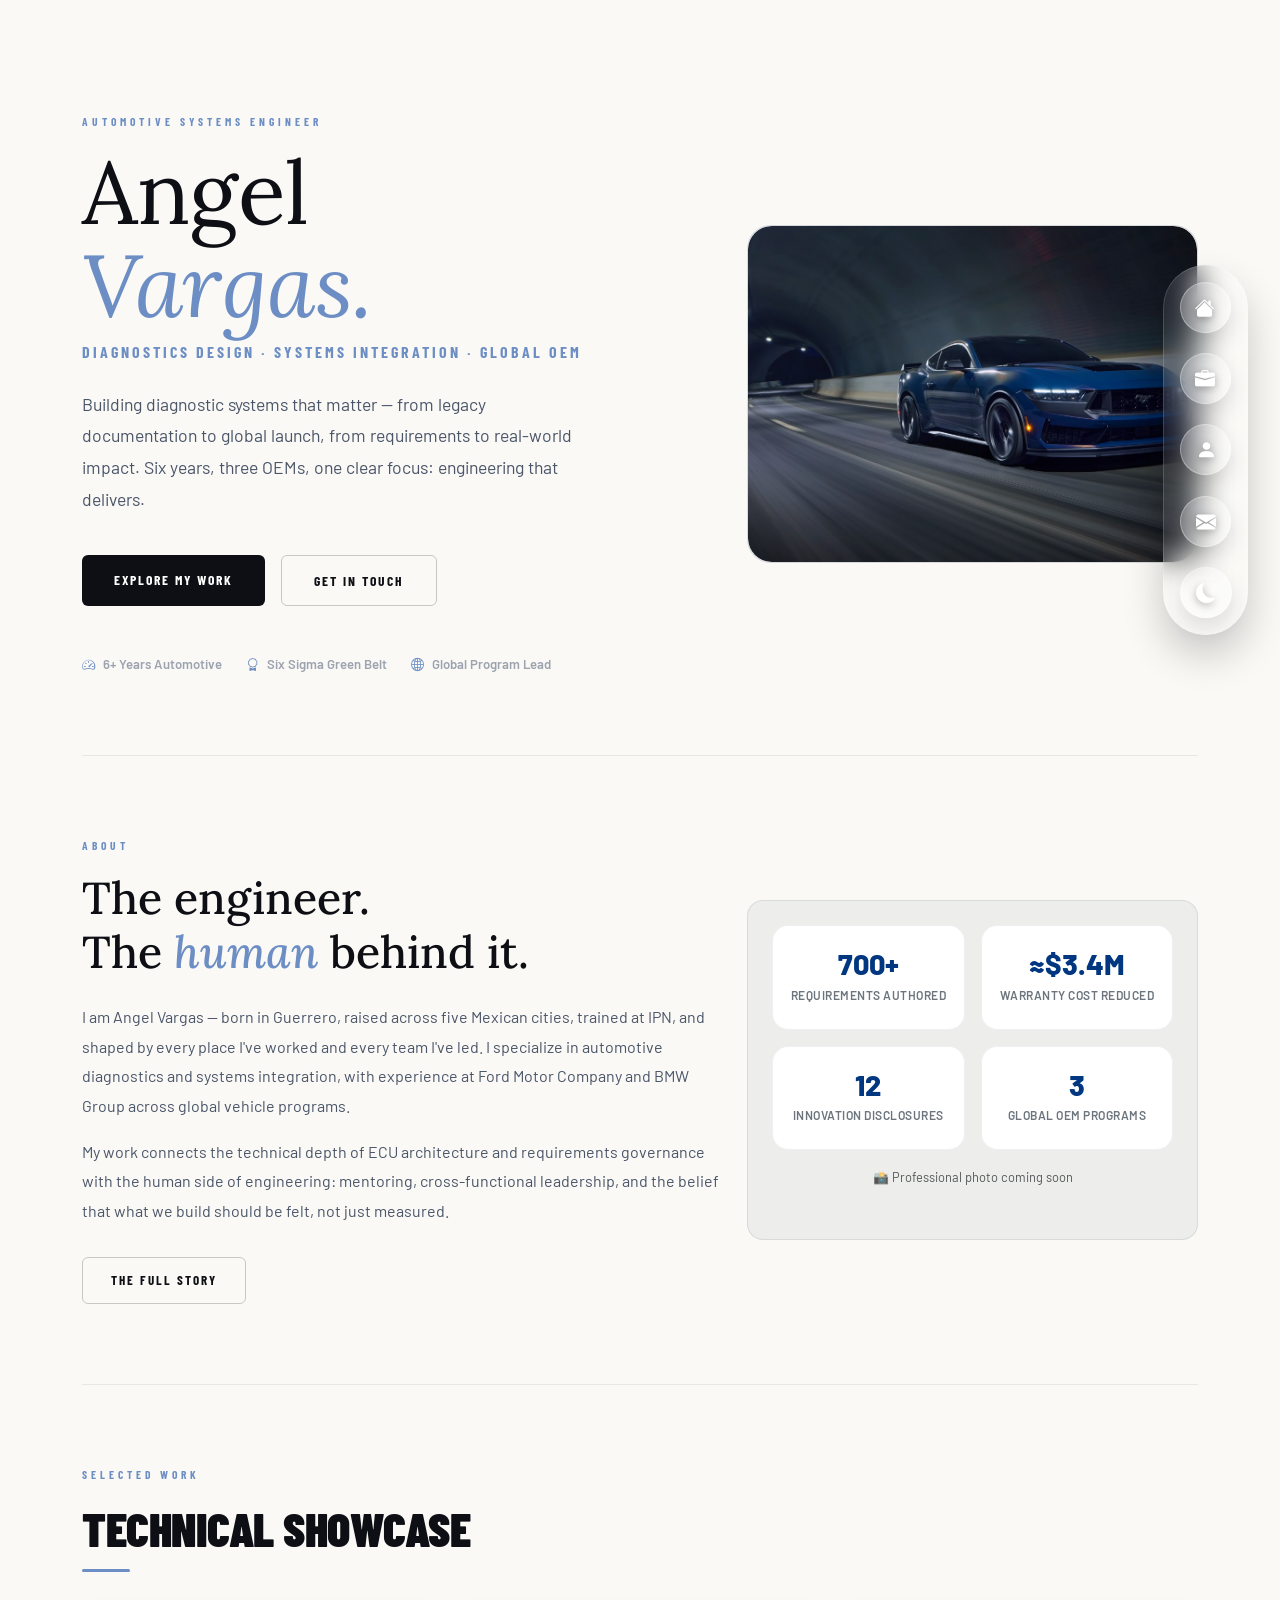
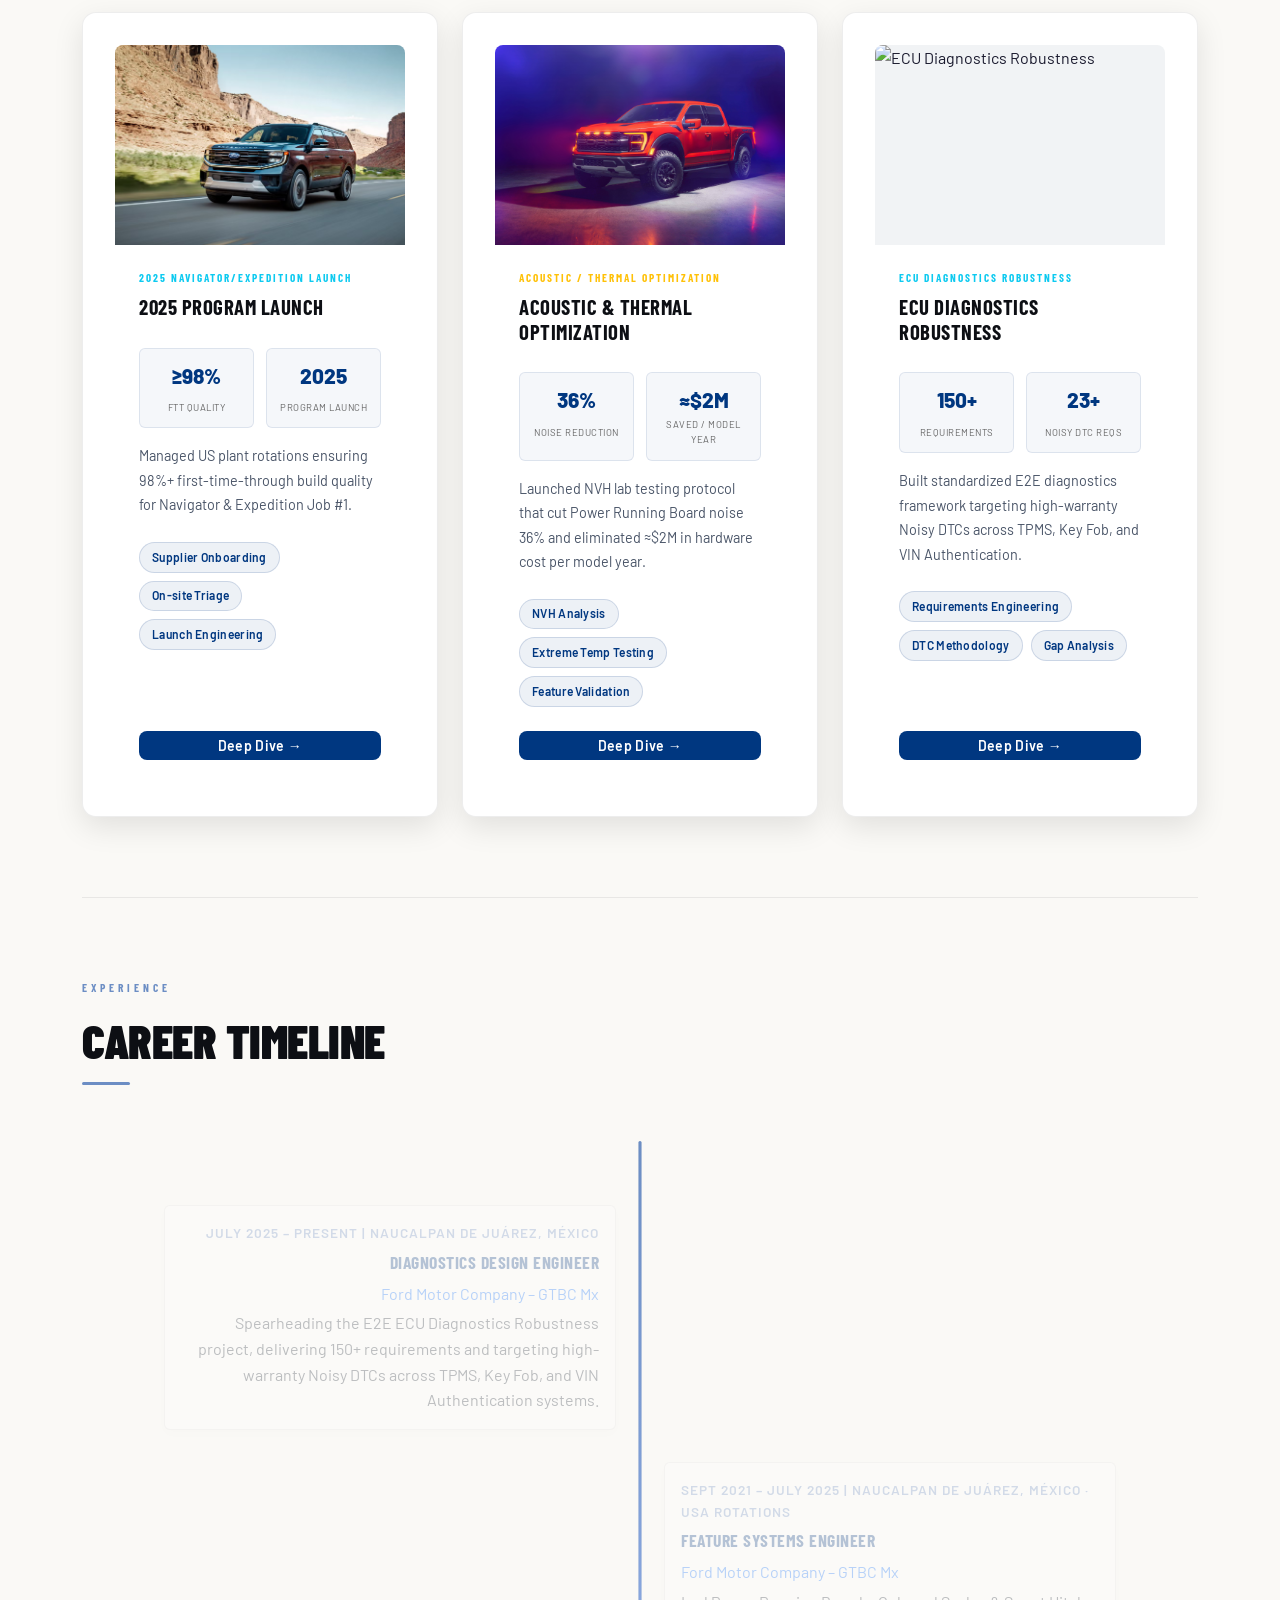
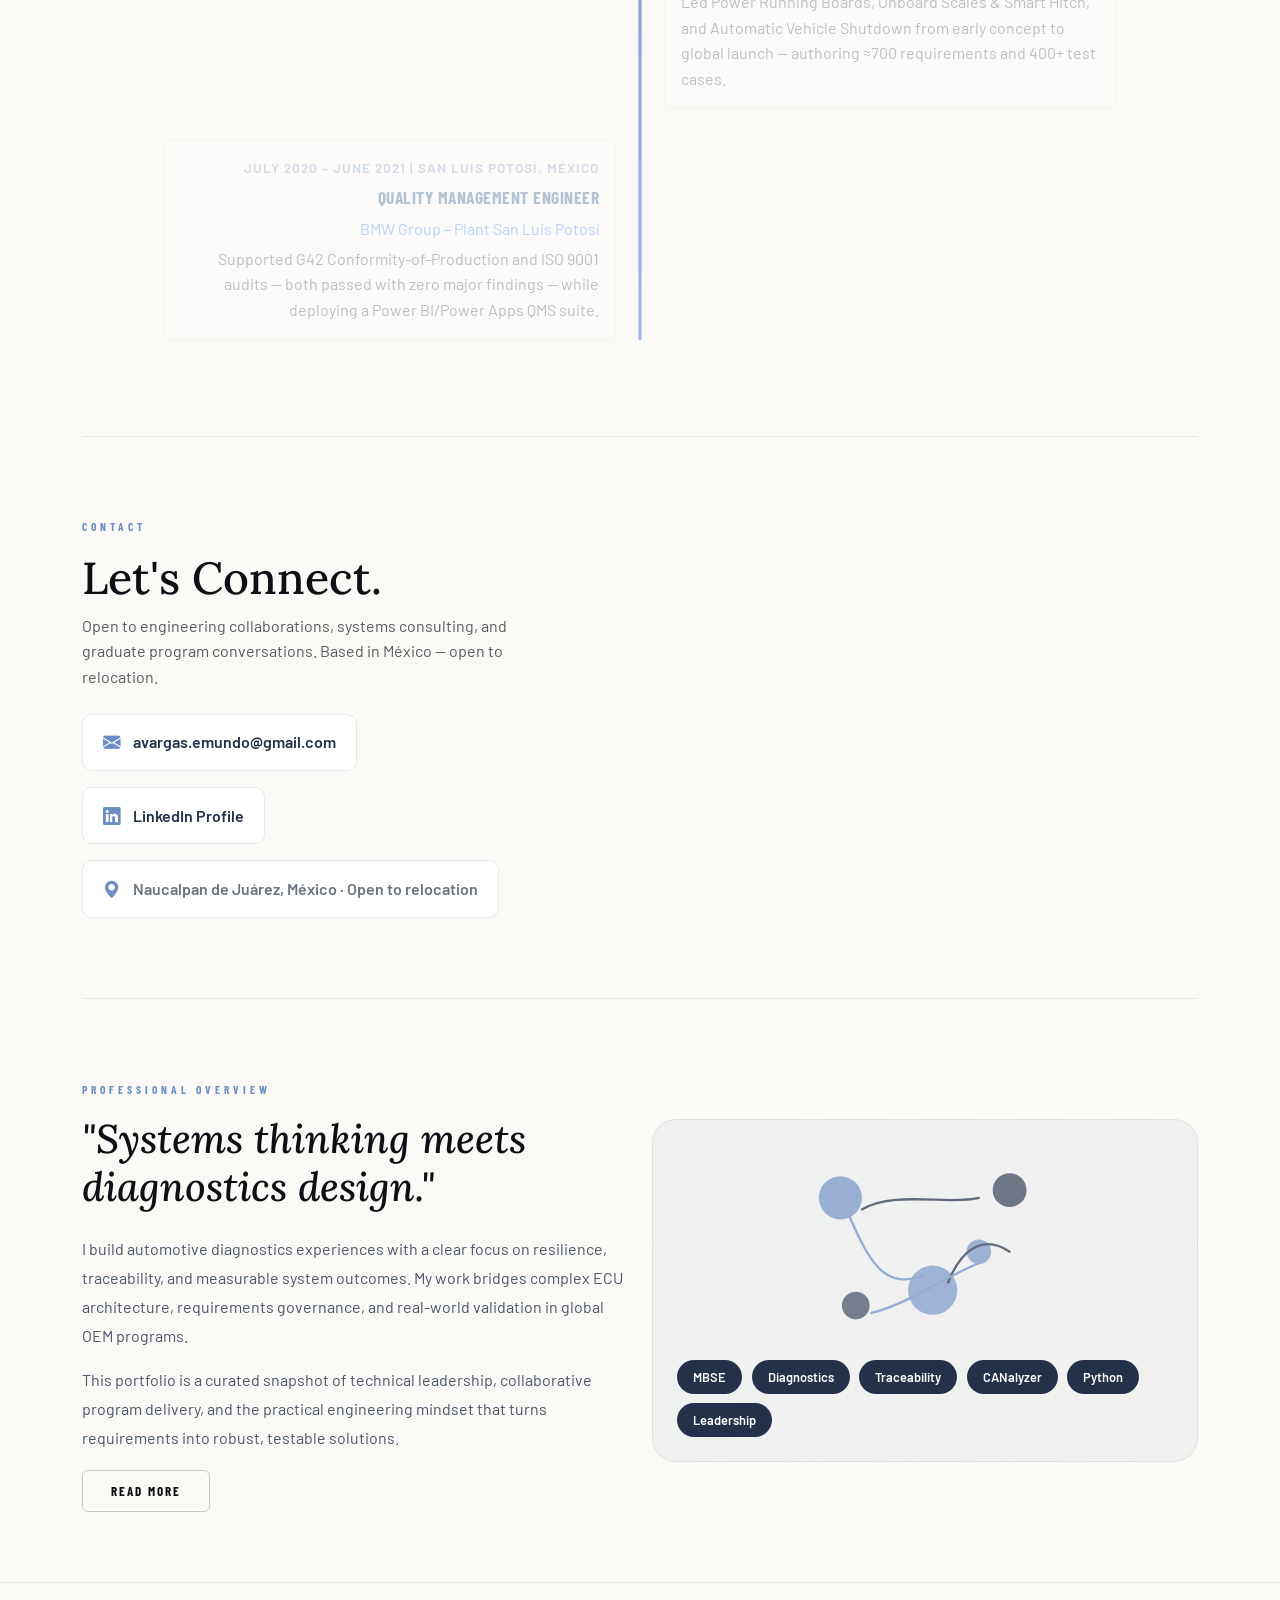
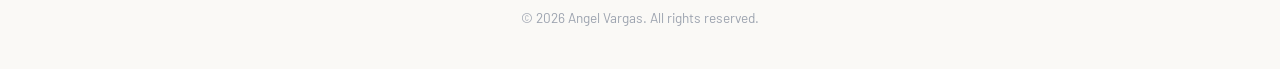
==== commit ee91967b: "Revamp homepage and about page content & styles Update site branding and layout: refresh index and a" ====
--- a/index.html
+++ b/index.html
@@ -3,57 +3,511 @@
 <head>
     <meta charset="UTF-8">
     <meta name="viewport" content="width=device-width, initial-scale=1.0">
-    <title>Your Portfolio</title>
+    <title>Angel Vargas — Automotive Systems Engineer</title>
     <link href="https://cdn.jsdelivr.net/npm/bootstrap@5.3.0/dist/css/bootstrap.min.css" rel="stylesheet">
     <link rel="stylesheet" href="css/base.css">
     <link rel="stylesheet" href="css/components.css">
     <link rel="stylesheet" href="css/pages.css">
     <link href="https://unpkg.com/aos@2.3.1/dist/aos.css" rel="stylesheet">
     <link rel="stylesheet" href="https://cdn.jsdelivr.net/npm/bootstrap-icons@1.11.1/font/bootstrap-icons.css">
+    <link rel="preconnect" href="https://fonts.googleapis.com">
+    <link href="https://fonts.googleapis.com/css2?family=Lora:ital,wght@0,400;0,500;0,600;1,400;1,500&family=Barlow:wght@300;400;500;600;700&family=Barlow+Condensed:wght@400;600;700;900&display=swap" rel="stylesheet">
+    <style>
+
+        /* ── Base overrides ── */
+        body {
+            font-family: 'Barlow', sans-serif;
+            background-color: #faf9f6;
+            color: #1a1a2e;
+        }
+        body.dark-mode {
+            background-color: #111318;
+            color: #e2e8f0;
+        }
+
+        /* ── Shared section rhythm ── */
+        .section-rule {
+            height: 1px;
+            background: rgba(0,0,0,0.07);
+            margin: 0;
+        }
+        body.dark-mode .section-rule {
+            background: rgba(255,255,255,0.05);
+        }
+
+        .section-eyebrow {
+            font-family: 'Barlow Condensed', sans-serif;
+            font-size: 0.72rem;
+            font-weight: 700;
+            letter-spacing: 4px;
+            text-transform: uppercase;
+            color: #6c8ec4;
+            margin-bottom: 1rem;
+            display: block;
+        }
+
+        /* ══════════════════════════════
+           HERO
+        ══════════════════════════════ */
+        #hero {
+            padding-top: 7rem;
+            padding-bottom: 5rem;
+            margin-top: 0;
+        }
+
+        .hero-name {
+            font-family: 'Lora', serif;
+            font-size: clamp(3rem, 7vw, 5.5rem);
+            font-weight: 400;
+            line-height: 1.05;
+            color: #0d0f14;
+            margin-bottom: 0.5rem;
+            letter-spacing: -0.5px;
+        }
+
+        body.dark-mode .hero-name { color: #f1f5f9; }
+
+        .hero-name em {
+            font-style: italic;
+            color: #6c8ec4;
+        }
+
+        .hero-role {
+            font-family: 'Barlow Condensed', sans-serif;
+            font-size: 1rem;
+            font-weight: 700;
+            letter-spacing: 3px;
+            text-transform: uppercase;
+            color: #6c8ec4;
+            margin-bottom: 1.5rem;
+        }
+
+        .hero-lead {
+            font-size: 1.1rem;
+            line-height: 1.8;
+            color: #4a5568;
+            max-width: 520px;
+            margin-bottom: 2.5rem;
+        }
+
+        body.dark-mode .hero-lead { color: #94a3b8; }
+
+        .hero-cta-group {
+            display: flex;
+            flex-wrap: wrap;
+            gap: 1rem;
+            margin-bottom: 3rem;
+        }
+
+        .btn-hero-primary {
+            font-family: 'Barlow Condensed', sans-serif;
+            font-size: 0.85rem;
+            font-weight: 700;
+            letter-spacing: 2px;
+            text-transform: uppercase;
+            padding: 0.85rem 2rem;
+            background: #0d0f14;
+            color: #ffffff;
+            border: none;
+            border-radius: 6px;
+            text-decoration: none;
+            transition: background 0.2s ease, transform 0.2s ease;
+        }
+
+        .btn-hero-primary:hover {
+            background: #25314a;
+            color: #ffffff;
+            transform: translateY(-2px);
+            text-decoration: none;
+        }
+
+        body.dark-mode .btn-hero-primary {
+            background: #ffffff;
+            color: #0d0f14;
+        }
+
+        body.dark-mode .btn-hero-primary:hover {
+            background: #e2e8f0;
+            color: #0d0f14;
+        }
+
+        .btn-hero-secondary {
+            font-family: 'Barlow Condensed', sans-serif;
+            font-size: 0.85rem;
+            font-weight: 700;
+            letter-spacing: 2px;
+            text-transform: uppercase;
+            padding: 0.85rem 2rem;
+            background: transparent;
+            color: #0d0f14;
+            border: 1px solid rgba(0,0,0,0.2);
+            border-radius: 6px;
+            text-decoration: none;
+            transition: all 0.2s ease;
+        }
+
+        .btn-hero-secondary:hover {
+            border-color: #6c8ec4;
+            color: #6c8ec4;
+            text-decoration: none;
+        }
+
+        body.dark-mode .btn-hero-secondary {
+            color: #e2e8f0;
+            border-color: rgba(255,255,255,0.15);
+        }
+
+        body.dark-mode .btn-hero-secondary:hover {
+            border-color: #6c8ec4;
+            color: #6c8ec4;
+        }
+
+        .hero-badges {
+            display: flex;
+            flex-wrap: wrap;
+            gap: 1.5rem;
+        }
+
+        .hero-badge {
+            display: flex;
+            align-items: center;
+            gap: 0.5rem;
+            font-size: 0.82rem;
+            font-weight: 600;
+            color: #9ca3af;
+        }
+
+        .hero-badge i { color: #6c8ec4; }
+
+        /* Hero image */
+        .hero-visual {
+            border-radius: 1.5rem;
+            overflow: hidden;
+            aspect-ratio: 4/3;
+            position: relative;
+        }
+
+        .hero-visual::after {
+            content: '';
+            position: absolute;
+            inset: 0;
+            background: linear-gradient(135deg,
+                rgba(108,142,196,0.15) 0%,
+                transparent 60%);
+            pointer-events: none;
+        }
+
+        .hero-tech-diagram {
+            width: 100%;
+            height: 100%;
+            object-fit: cover;
+            display: block;
+            transition: transform 0.6s ease;
+        }
+
+        .hero-visual:hover .hero-tech-diagram {
+            transform: scale(1.03);
+        }
+
+        /* ══════════════════════════════
+           ABOUT PREVIEW
+        ══════════════════════════════ */
+        #about {
+            padding: 5rem 0;
+        }
+
+        #about h2 {
+            font-family: 'Lora', serif;
+            font-size: clamp(1.8rem, 4vw, 2.8rem);
+            font-weight: 500;
+            color: #0d0f14;
+            line-height: 1.2;
+            margin-bottom: 1.5rem;
+        }
+
+        body.dark-mode #about h2 { color: #f1f5f9; }
+
+        #about h2 em {
+            font-style: italic;
+            color: #6c8ec4;
+        }
+
+        #about p {
+            font-size: 1rem;
+            line-height: 1.85;
+            color: #4a5568;
+        }
+
+        body.dark-mode #about p { color: #94a3b8; }
+
+        /* ══════════════════════════════
+           TECHNICAL SHOWCASE
+        ══════════════════════════════ */
+        #technical-showcase {
+            padding: 5rem 0;
+        }
+
+        #technical-showcase h2 {
+            font-family: 'Barlow Condensed', sans-serif;
+            font-size: clamp(2rem, 5vw, 3rem);
+            font-weight: 900;
+            text-transform: uppercase;
+            color: #0d0f14;
+            letter-spacing: -0.5px;
+            margin-bottom: 0.5rem;
+            position: relative;
+        }
+
+        body.dark-mode #technical-showcase h2 { color: #f1f5f9; }
+
+        #technical-showcase h2::after {
+            content: "";
+            display: block;
+            width: 48px;
+            height: 3px;
+            background: #6c8ec4;
+            border-radius: 2px;
+            margin: 0.75rem 0 2.5rem;
+        }
+
+        /* Showcase cards — unified with page style */
+        .glass-showcase-card {
+            background: #ffffff;
+            border: 1px solid rgba(0,0,0,0.07);
+            border-radius: 14px;
+            overflow: hidden;
+            transition: transform 0.25s ease, box-shadow 0.25s ease;
+            display: flex;
+            flex-direction: column;
+            min-height: 520px;
+        }
+
+        body.dark-mode .glass-showcase-card {
+            background: #1a1d24;
+            border-color: rgba(255,255,255,0.05);
+        }
+
+        .glass-showcase-card:hover {
+            transform: translateY(-6px);
+            box-shadow: 0 20px 40px rgba(0,0,0,0.1);
+        }
+
+        .card-category {
+            font-family: 'Barlow Condensed', sans-serif;
+            font-size: 0.7rem;
+            font-weight: 700;
+            letter-spacing: 2px;
+            text-transform: uppercase;
+        }
+
+        .glass-showcase-card .card-body h3 {
+            font-family: 'Barlow Condensed', sans-serif;
+            font-size: 1.3rem;
+            font-weight: 700;
+            text-transform: uppercase;
+            letter-spacing: 0.5px;
+            color: #0d0f14;
+            min-height: auto;
+            margin-bottom: 0.5rem;
+        }
+
+        body.dark-mode .glass-showcase-card .card-body h3 { color: #f1f5f9; }
+
+        .glass-showcase-card p {
+            font-size: 0.9rem;
+            line-height: 1.7;
+            color: #4a5568;
+        }
+
+        body.dark-mode .glass-showcase-card p { color: #94a3b8; }
+
+        /* ══════════════════════════════
+           TIMELINE
+        ══════════════════════════════ */
+        #timeline {
+            padding: 5rem 0;
+        }
+
+        #timeline h2 {
+            font-family: 'Barlow Condensed', sans-serif;
+            font-size: clamp(2rem, 5vw, 3rem);
+            font-weight: 900;
+            text-transform: uppercase;
+            color: #0d0f14;
+            letter-spacing: -0.5px;
+            position: relative;
+        }
+
+        body.dark-mode #timeline h2 { color: #f1f5f9; }
+
+        #timeline h2::after {
+            content: "";
+            display: block;
+            width: 48px;
+            height: 3px;
+            background: #6c8ec4;
+            border-radius: 2px;
+            margin: 0.75rem 0 2.5rem;
+        }
+
+        .timeline-content.card h3 {
+            font-family: 'Barlow Condensed', sans-serif;
+            font-size: 1.1rem;
+            font-weight: 700;
+            text-transform: uppercase;
+            letter-spacing: 0.5px;
+        }
+
+        /* ══════════════════════════════
+           CONTACT
+        ══════════════════════════════ */
+        #contact {
+            padding: 5rem 0;
+        }
+
+        #contact h2 {
+            font-family: 'Lora', serif;
+            font-size: clamp(1.8rem, 4vw, 2.8rem);
+            font-weight: 500;
+            color: #0d0f14;
+            margin-bottom: 0.5rem;
+        }
+
+        body.dark-mode #contact h2 { color: #f1f5f9; }
+
+        #contact h2::after { display: none; }
+
+        /* ══════════════════════════════
+           SUMMARY / SKILL CLOUD
+        ══════════════════════════════ */
+        #summary {
+            padding: 5rem 0;
+        }
+
+        .summary-copy h2 {
+            font-family: 'Lora', serif;
+            font-size: clamp(1.8rem, 4vw, 2.5rem);
+            font-weight: 500;
+            font-style: italic;
+            color: #0d0f14;
+            line-height: 1.2;
+            margin-bottom: 1.5rem;
+        }
+
+        body.dark-mode .summary-copy h2 { color: #f1f5f9; }
+
+        .summary-copy p {
+            font-size: 1rem;
+            line-height: 1.8;
+            color: #4a5568;
+        }
+
+        body.dark-mode .summary-copy p { color: #94a3b8; }
+
+        .summary-copy .text-uppercase {
+            font-family: 'Barlow Condensed', sans-serif;
+            font-size: 0.72rem;
+            font-weight: 700;
+            letter-spacing: 4px;
+            color: #6c8ec4 !important;
+        }
+
+        .btn-read-more {
+            font-family: 'Barlow Condensed', sans-serif;
+            font-size: 0.82rem;
+            font-weight: 700;
+            letter-spacing: 2px;
+            text-transform: uppercase;
+            padding: 0.75rem 1.75rem;
+            background: transparent;
+            color: #0d0f14;
+            border: 1px solid rgba(0,0,0,0.2);
+            border-radius: 6px;
+            text-decoration: none;
+            transition: all 0.2s ease;
+        }
+
+        .btn-read-more:hover {
+            border-color: #6c8ec4;
+            color: #6c8ec4;
+            text-decoration: none;
+        }
+
+        body.dark-mode .btn-read-more {
+            color: #e2e8f0;
+            border-color: rgba(255,255,255,0.15);
+        }
+
+        /* ══════════════════════════════
+           FOOTER
+        ══════════════════════════════ */
+        footer {
+            border-top: 1px solid rgba(0,0,0,0.07);
+            color: #9ca3af;
+            font-size: 0.85rem;
+        }
+
+        body.dark-mode footer {
+            border-color: rgba(255,255,255,0.05);
+        }
+
+        footer p { color: #9ca3af; }
+
+    </style>
 </head>
 <body>
     <main class="container">
-        <section id="hero" class="pt-5 mt-5" data-aos="fade-up">
+
+        <!-- ══════════════════════════════
+             HERO
+        ══════════════════════════════ -->
+        <section id="hero" data-aos="fade-up">
+            <div class="row align-items-center gy-5">
+                <div class="col-md-7">
+                    <span class="section-eyebrow">Automotive Systems Engineer</span>
+                    <h1 class="hero-name">Angel<br><em>Vargas.</em></h1>
+                    <p class="hero-role">Diagnostics Design · Systems Integration · Global OEM</p>
+                    <p class="hero-lead">Building diagnostic systems that matter — from legacy documentation to global launch, from requirements to real-world impact. Six years, three OEMs, one clear focus: engineering that delivers.</p>
+                    <div class="hero-cta-group">
+                        <a href="projects.html" class="btn-hero-primary">Explore My Work</a>
+                        <a href="#contact" class="btn-hero-secondary">Get in Touch</a>
+                    </div>
+                    <div class="hero-badges">
+                        <span class="hero-badge">
+                            <i class="bi bi-speedometer2"></i>
+                            6+ Years Automotive
+                        </span>
+                        <span class="hero-badge">
+                            <i class="bi bi-award"></i>
+                            Six Sigma Green Belt
+                        </span>
+                        <span class="hero-badge">
+                            <i class="bi bi-globe2"></i>
+                            Global Program Lead
+                        </span>
+                    </div>
+                </div>
+                <div class="col-md-5">
+                    <div class="hero-visual">
+                        <img src="images/Mustang-Wall.jpg" alt="Automotive Engineering" class="hero-tech-diagram">
+                    </div>
+                </div>
+            </div>
+        </section>
+
+        <div class="section-rule"></div>
+
+        <!-- ══════════════════════════════
+             ABOUT PREVIEW
+        ══════════════════════════════ -->
+        <section id="about" data-aos="fade-up">
             <div class="row align-items-center gy-4">
                 <div class="col-md-7">
-                    <h1 class="display-4 fw-bold">Angel Vargas</h1>
-                    <h2 class="h3 text-primary">Diagnostics Design Engineer | Systems Integration Lead</h2>
-                    <p class="lead">Building robust diagnostics systems and leading cross-functional engineering programs with clarity, precision, and technical depth.</p>
-                    <div class="d-flex flex-wrap gap-3">
-                        <a href="projects.html" class="btn btn-primary btn-lg hero-btn">Explore My Work</a>
-                        <a href="#contact" class="btn btn-outline-primary btn-lg hero-btn">Contact</a>
-                    </div>
-                    <div class="hero-highlights d-flex flex-wrap align-items-center gap-4 mt-4">
-                        <span class="d-flex align-items-center text-muted">
-                            <i class="bi bi-speedometer2 me-2"></i>
-                            6+ Years Automotive Exp
-                        </span>
-                        <span class="d-flex align-items-center text-muted">
-                            <i class="bi bi-award me-2"></i>
-                            Six Sigma Green Belt
-                        </span>
-                        <span class="d-flex align-items-center text-muted">
-                            <i class="bi bi-globe2 me-2"></i>
-                            Global Program Lead
-                        </span>
-                    </div>
-                </div>
-                <div class="col-md-5">
-                    <div class="hero-visual rounded-4 overflow-hidden">
-                        <img src="images/Mustang-Wall.jpg" alt="Automotive Engineering" class="hero-tech-diagram">
-                    </div>
-                </div>
-            </div>
-        </section>
-
-        <!-- ABOUT SECTION -->
-        <section id="about" class="my-5" data-aos="fade-up">
-            <div class="row align-items-center gy-4">
-                <div class="col-md-7">
-                    <h2 class="section-title">About Me</h2>
-                    <p>Welcome to my portfolio! I am Angel Vargas, an Automotive Systems Engineer with over five years of experience at global OEMs including Ford Motor Company and BMW Group, specializing in diagnostics robustness, systems integration, and vehicle feature validation.</p>
-                    <p>My work focuses on translating field failures and customer-impact issues into structured requirements, validation strategies, and diagnostic improvements that enhance system reliability across the vehicle lifecycle. I have led cross-functional initiatives bridging architecture, software, and validation teams in international vehicle programs.</p>
-                    <p>I am seeking a professionally oriented Master’s degree to deepen my analytical foundation in vehicle systems, diagnostics, and control strategies for next-generation automotive platforms.</p>
+                    <span class="section-eyebrow">About</span>
+                    <h2>The engineer.<br>The <em>human</em> behind it.</h2>
+                    <p>I am Angel Vargas — born in Guerrero, raised across five Mexican cities, trained at IPN, and shaped by every place I've worked and every team I've led. I specialize in automotive diagnostics and systems integration, with experience at Ford Motor Company and BMW Group across global vehicle programs.</p>
+                    <p>My work connects the technical depth of ECU architecture and requirements governance with the human side of engineering: mentoring, cross-functional leadership, and the belief that what we build should be felt, not just measured.</p>
+                    <a href="about.html" class="btn-read-more mt-3 d-inline-block">The Full Story</a>
                 </div>
                 <div class="col-md-5">
                     <div class="about-visual rounded-4 p-4">
@@ -83,18 +537,24 @@
             </div>
         </section>
 
-        <!-- FEATURED PROJECTS SECTION -->
-        <section id="technical-showcase" class="technical-showcase mb-5" data-aos="fade-up">
-            <h2 class="section-title">Technical Showcase</h2>
+        <div class="section-rule"></div>
+
+        <!-- ══════════════════════════════
+             TECHNICAL SHOWCASE
+        ══════════════════════════════ -->
+        <section id="technical-showcase" class="technical-showcase" data-aos="fade-up">
+            <span class="section-eyebrow">Selected Work</span>
+            <h2>Technical Showcase</h2>
             <div class="row row-cols-1 row-cols-md-2 row-cols-xl-3 g-4">
+
                 <div class="col" data-aos="fade-up">
                     <article class="glass-showcase-card h-100">
                         <div class="project-header-img">
-                            <img src="images/Navigator-PRB.jpg" alt="2025 Program Launch">
-                        </div>
-                        <div class="card-body d-flex flex-column">
+                            <img src="images/Expedition-Wall.jpg" alt="2025 Program Launch">
+                        </div>
+                        <div class="card-body d-flex flex-column p-4">
                             <span class="card-category text-info mb-2">2025 Navigator/Expedition Launch</span>
-                            <h3 class="h5 fw-bold mb-2">2025 Program Launch</h3>
+                            <h3 class="mb-2">2025 Program Launch</h3>
                             <div class="kpi-grid mb-3">
                                 <div class="kpi-item">
                                     <span>≥98%</span>
@@ -105,23 +565,13 @@
                                     <label>Program Launch</label>
                                 </div>
                             </div>
-                            <p class="text-slate-gray mb-4">Managed US plant rotations ensuring 98%+ first-time-through build quality for Navigator & Expedition Job #1.</p>
+                            <p class="mb-4">Managed US plant rotations ensuring 98%+ first-time-through build quality for Navigator & Expedition Job #1.</p>
                             <div class="tag-row d-flex flex-wrap gap-2 mb-4">
                                 <span class="method-tag">Supplier Onboarding</span>
                                 <span class="method-tag">On-site Triage</span>
                                 <span class="method-tag">Launch Engineering</span>
                             </div>
-                            <div class="kpi-row d-flex flex-wrap gap-3 mb-4">
-                                <div class="kpi-pill">
-                                    <i class="bi bi-graph-up"></i>
-                                    <span>Impact</span>
-                                </div>
-                                <div class="kpi-pill">
-                                    <i class="bi bi-globe"></i>
-                                    <span>Scope</span>
-                                </div>
-                            </div>
-                            <a href="projects.html" class="btn btn-outline-light btn-sm deep-dive-btn mt-auto">Deep Dive</a>
+                            <a href="projects.html" class="deep-dive-btn btn btn-sm mt-auto">Deep Dive →</a>
                         </div>
                     </article>
                 </div>
@@ -129,123 +579,108 @@
                 <div class="col" data-aos="fade-up" data-aos-delay="100">
                     <article class="glass-showcase-card h-100">
                         <div class="project-header-img">
-                            <img src="images/PRB-NVH.jpg" alt="Acoustic & Thermal Optimization">
-                        </div>
-                        <div class="card-body d-flex flex-column">
-                            <span class="card-category text-warning mb-2">Acoustic/Thermal Optimization</span>
-                            <h3 class="h5 fw-bold mb-2">Acoustic & Thermal Optimization</h3>
+                            <img src="images/26F150.jpg" alt="Acoustic & Thermal Optimization">
+                        </div>
+                        <div class="card-body d-flex flex-column p-4">
+                            <span class="card-category text-warning mb-2">Acoustic / Thermal Optimization</span>
+                            <h3 class="mb-2">Acoustic & Thermal Optimization</h3>
+                            <div class="kpi-grid mb-3">
+                                <div class="kpi-item">
+                                    <span>36%</span>
+                                    <label>Noise Reduction</label>
+                                </div>
+                                <div class="kpi-item">
+                                    <span>≈$2M</span>
+                                    <label>Saved / Model Year</label>
+                                </div>
+                            </div>
+                            <p class="mb-4">Launched NVH lab testing protocol that cut Power Running Board noise 36% and eliminated ≈$2M in hardware cost per model year.</p>
+                            <div class="tag-row d-flex flex-wrap gap-2 mb-4">
+                                <span class="method-tag">NVH Analysis</span>
+                                <span class="method-tag">Extreme Temp Testing</span>
+                                <span class="method-tag">Feature Validation</span>
+                            </div>
+                            <a href="projects.html" class="deep-dive-btn btn btn-sm mt-auto">Deep Dive →</a>
+                        </div>
+                    </article>
+                </div>
+
+                <div class="col" data-aos="fade-up" data-aos-delay="200">
+                    <article class="glass-showcase-card h-100">
+                        <div class="project-header-img">
+                            <img src="images/BMW2021.jpg" alt="ECU Diagnostics Robustness">
+                        </div>
+                        <div class="card-body d-flex flex-column p-4">
+                            <span class="card-category text-info mb-2">ECU Diagnostics Robustness</span>
+                            <h3 class="mb-2">ECU Diagnostics Robustness</h3>
                             <div class="kpi-grid mb-3">
                                 <div class="kpi-item">
                                     <span>150+</span>
                                     <label>Requirements</label>
                                 </div>
                                 <div class="kpi-item">
-                                    <span>BCM</span>
-                                    <label>Process Owner</label>
+                                    <span>23+</span>
+                                    <label>Noisy DTC Reqs</label>
                                 </div>
                             </div>
-                            <p class="text-slate-gray mb-4">Led on-site diagnostics<p class="text-slate-gray mb-4">Built standardized E2E diagnostics framework targeting high-warranty Noisy DTCs across TPMS, Key Fob, and VIN Authentication.</p> triage and supplier integration for high-stakes vehicle launches.</p>
-                            <div class="tag-row d-flex flex-wrap gap-2 mb-4">
-                                <span class="method-tag">NVH Analysis</span>
-                                <span class="method-tag">Extreme Temp Testing</span>
-                                <span class="method-tag">Feature Validation</span>
-                            </div>
-                            <div class="kpi-row d-flex flex-wrap gap-3 mb-4">
-                                <div class="kpi-pill">
-                                    <i class="bi bi-graph-up"></i>
-                                    <span>Impact</span>
-                                </div>
-                                <div class="kpi-pill">
-                                    <i class="bi bi-globe"></i>
-                                    <span>Scope</span>
-                                </div>
-                            </div>
-                            <a href="projects.html" class="btn btn-outline-light btn-sm deep-dive-btn mt-auto">Deep Dive</a>
-                        </div>
-                    </article>
-                </div>
-
-                <div class="col" data-aos="fade-up" data-aos-delay="200">
-                    <article class="glass-showcase-card h-100">
-                        <div class="project-header-img">
-                            <img src="images/Vehicle-Testing.jpg" alt="ECU Diagnostics Robustness">
-                        </div>
-                        <div class="card-body d-flex flex-column">
-                            <span class="card-category text-info mb-2">ECU Diagnostics Robustness</span>
-                            <h3 class="h5 fw-bold mb-2">ECU Diagnostics Robustness</h3>
-                            <div class="kpi-grid mb-3">
-                                <div class="kpi-item">
-                                    <span>-40°C</span>
-                                    <label>Env. Testing</label>
-                                </div>
-                                <div class="kpi-item">
-                                    <span>25+</span>
-                                    <label>Lessons Learned</label>
-                                </div>
-                            </div>
-                            <p class="text-slate-gray mb-4">Launched NVH lab testing protocol that cut Power Running Board noise 36% and eliminated ≈$2M in hardware cost per model year.</p>
+                            <p class="mb-4">Built standardized E2E diagnostics framework targeting high-warranty Noisy DTCs across TPMS, Key Fob, and VIN Authentication.</p>
                             <div class="tag-row d-flex flex-wrap gap-2 mb-4">
                                 <span class="method-tag">Requirements Engineering</span>
-                                <span class="method-tag">BCM</span>
-                                <span class="method-tag">Process Ownership</span>
-                            </div>
-                            <div class="kpi-row d-flex flex-wrap gap-3 mb-4">
-                                <div class="kpi-pill">
-                                    <i class="bi bi-graph-up"></i>
-                                    <span>Impact</span>
-                                </div>
-                                <div class="kpi-pill">
-                                    <i class="bi bi-globe"></i>
-                                    <span>Scope</span>
-                                </div>
-                            </div>
-                            <a href="projects.html" class="btn btn-outline-light btn-sm deep-dive-btn mt-auto">Deep Dive</a>
+                                <span class="method-tag">DTC Methodology</span>
+                                <span class="method-tag">Gap Analysis</span>
+                            </div>
+                            <a href="projects.html" class="deep-dive-btn btn btn-sm mt-auto">Deep Dive →</a>
                         </div>
                     </article>
                 </div>
+
             </div>
         </section>
-        
-        <!-- TIMELINE SECTION -->
-        <section id="timeline" class="experience-timeline mb-5" data-aos="fade-up">
-            <h2 class="section-title">Career Timeline</h2>
-
+
+        <div class="section-rule"></div>
+
+        <!-- ══════════════════════════════
+             CAREER TIMELINE
+        ══════════════════════════════ -->
+        <section id="timeline" class="experience-timeline" data-aos="fade-up">
+            <span class="section-eyebrow">Experience</span>
+            <h2>Career Timeline</h2>
             <div class="timeline-track">
                 <div class="timeline-fill"></div>
 
                 <div class="timeline-event timeline-event-left" data-year="2025">
                     <div class="timeline-content card">
                         <div class="card-body">
-                                <div class="timeline-metadata">
-                                    <span>July 2025 – Present</span> | <span>Naucalpan de Juarez, México</span>
-                                </div>
-                                <h3 class="h5 fw-bold">Diagnostics Design Engineer</h3>
-                                <p class="text-primary mb-1">Ford Motor Company – GTBC Mx</p>
-                                <p class="mb-0">Spearheading the E2E ECU Diagnostics Robustness project, delivering 150+ requirements and targeting high-warranty Noisy DTCs across TPMS, Key Fob, and VIN Authentication systems.</p>
-                                <div class="timeline-details" style="display: none;">
-                                    <ul class="mt-2 ps-3">
-                                        <li>Authored 23+ requirements eliminating false-positive DTC triggers, reducing future service costs.</li>
-                                        <li>Bridging Architecture, SW, and Module D&R teams to close diagnostic coverage gaps.</li>
-                                        <li>Designing next-gen Enhanced Data Recording methods to optimize engineering troubleshooting.</li>
-                                    </ul>
-                                </div>
-                            </div>
-                    </div>
-                </div>
-
-                <div class="timeline-event timeline-event-right" data-year="2023">
+                            <div class="timeline-metadata">
+                                <span>July 2025 – Present</span> | <span>Naucalpan de Juárez, México</span>
+                            </div>
+                            <h3 class="h5 fw-bold">Diagnostics Design Engineer</h3>
+                            <p class="text-primary mb-1">Ford Motor Company – GTBC Mx</p>
+                            <p class="mb-0">Spearheading the E2E ECU Diagnostics Robustness project, delivering 150+ requirements and targeting high-warranty Noisy DTCs across TPMS, Key Fob, and VIN Authentication systems.</p>
+                            <div class="timeline-details" style="display: none;">
+                                <ul class="mt-2 ps-3">
+                                    <li>Authored 23+ requirements eliminating false-positive DTC triggers, reducing future service costs.</li>
+                                    <li>Bridging Architecture, SW, and Module D&R teams to close diagnostic coverage gaps.</li>
+                                    <li>Designing next-gen Enhanced Data Recording methods to optimize engineering troubleshooting.</li>
+                                </ul>
+                            </div>
+                        </div>
+                    </div>
+                </div>
+
+                <div class="timeline-event timeline-event-right" data-year="2021">
                     <div class="timeline-content card">
                         <div class="card-body">
                             <div class="timeline-metadata">
-                                <span>Sept 2021 – July 2025</span> | <span>Naucalpan de Juarez, México · USA Rotations</span>
+                                <span>Sept 2021 – July 2025</span> | <span>Naucalpan de Juárez, México · USA Rotations</span>
                             </div>
                             <h3 class="h5 fw-bold">Feature Systems Engineer</h3>
                             <p class="text-primary mb-1">Ford Motor Company – GTBC Mx</p>
                             <p class="mb-0">Led Power Running Boards, Onboard Scales & Smart Hitch, and Automatic Vehicle Shutdown from early concept to global launch — authoring ≈700 requirements and 400+ test cases.</p>
                             <div class="timeline-details" style="display: none;">
                                 <ul class="mt-2 ps-3">
-                                    <li>Launched NVH lab test cutting PRB noise 36% and saving ≈$2 M per model year.</li>
-                                    <li>Cut PRB warranty spend ≈$1.4 M (23MY baseline); zero open critical issues at launch.</li>
+                                    <li>Launched NVH lab test cutting PRB noise 36% and saving ≈$2M per model year.</li>
+                                    <li>Cut PRB warranty spend ≈$1.4M (23MY baseline); zero open critical issues at launch.</li>
                                     <li>Filed 12 innovation disclosures and mentored 6 engineers into the SE organization.</li>
                                     <li>Managed US plant rotations (DTP/KTP) sustaining 98%+ first-time-through build quality.</li>
                                 </ul>
@@ -254,32 +689,38 @@
                     </div>
                 </div>
 
-                <div class="timeline-event timeline-event-left" data-year="2021">
+                <div class="timeline-event timeline-event-left" data-year="2020">
                     <div class="timeline-content card">
                         <div class="card-body">
                             <div class="timeline-metadata">
-                                    <span>July 2020 – June 2021</span> | <span>San Luis Potosí, México</span>
-                                </div>
-                                <h3 class="h5 fw-bold">Quality Management Engineer</h3>
-                                <p class="text-primary mb-1">BMW Group – Plant San Luis Potosí</p>
-                                <p class="mb-0">Supported G42 Conformity-of-Production and ISO 9001 audits — both passed with zero major findings — while deploying a Power BI/Power Apps QMS suite.</p>
-                                <div class="timeline-details" style="display: none;">
-                                    <ul class="mt-2 ps-3">
-                                        <li>Deployed Power BI/Power Apps QMS suite, cutting issue-closure time by 30%.</li>
-                                        <li>Launched "Quality Mindset" campaign training 120+ process leaders, boosting proactive defect containment 25% in six months.</li>
-                                    </ul>
-                                </div>
-                            </div>
-                    </div>
-                </div>
+                                <span>July 2020 – June 2021</span> | <span>San Luis Potosí, México</span>
+                            </div>
+                            <h3 class="h5 fw-bold">Quality Management Engineer</h3>
+                            <p class="text-primary mb-1">BMW Group – Plant San Luis Potosí</p>
+                            <p class="mb-0">Supported G42 Conformity-of-Production and ISO 9001 audits — both passed with zero major findings — while deploying a Power BI/Power Apps QMS suite.</p>
+                            <div class="timeline-details" style="display: none;">
+                                <ul class="mt-2 ps-3">
+                                    <li>Deployed Power BI/Power Apps QMS suite, cutting issue-closure time by 30%.</li>
+                                    <li>Launched "Quality Mindset" campaign training 120+ process leaders, boosting proactive defect containment 25% in six months.</li>
+                                </ul>
+                            </div>
+                        </div>
+                    </div>
+                </div>
+
             </div>
         </section>
 
-        <!-- CONTACT SECTION -->
-        <section id="contact" class="mb-5" data-aos="fade-up">
-            <h2 class="section-title">Let's Connect</h2>
+        <div class="section-rule"></div>
+
+        <!-- ══════════════════════════════
+             CONTACT
+        ══════════════════════════════ -->
+        <section id="contact" data-aos="fade-up">
             <div class="row g-4">
                 <div class="col-md-5">
+                    <span class="section-eyebrow">Contact</span>
+                    <h2>Let's Connect.</h2>
                     <p class="text-muted mb-4">Open to engineering collaborations, systems consulting, and graduate program conversations. Based in México — open to relocation.</p>
                     <div class="d-flex flex-column gap-3">
                         <a href="mailto:avargas.emundo@gmail.com" class="contact-link">
@@ -299,16 +740,20 @@
             </div>
         </section>
 
-        <!-- SUMMARY SECTION -->
-        <section id="summary" class="split-summary mb-5" data-aos="fade-up">
+        <div class="section-rule"></div>
+
+        <!-- ══════════════════════════════
+             SUMMARY / SKILL CLOUD
+        ══════════════════════════════ -->
+        <section id="summary" class="split-summary" data-aos="fade-up">
             <div class="row align-items-center g-4">
                 <div class="col-lg-6">
                     <div class="summary-copy">
                         <p class="text-uppercase text-muted mb-3">Professional Overview</p>
-                        <h2 class="display-6 fw-bold mb-4">Systems thinking meets diagnostics design.</h2>
-                        <p class="mb-4">I build automotive diagnostics experiences with a clear focus on resilience, traceability, and measurable system outcomes. My work bridges complex ECU architecture, requirements governance, and real-world validation in global OEM programs.</p>
+                        <h2>"Systems thinking meets diagnostics design."</h2>
+                        <p class="mb-3">I build automotive diagnostics experiences with a clear focus on resilience, traceability, and measurable system outcomes. My work bridges complex ECU architecture, requirements governance, and real-world validation in global OEM programs.</p>
                         <p class="mb-4">This portfolio is a curated snapshot of technical leadership, collaborative program delivery, and the practical engineering mindset that turns requirements into robust, testable solutions.</p>
-                        <a href="about.html" class="btn btn-outline-primary btn-lg">Read More</a>
+                        <a href="about.html" class="btn-read-more">Read More</a>
                     </div>
                 </div>
                 <div class="col-lg-6">
@@ -338,6 +783,7 @@
                 </div>
             </div>
         </section>
+
     </main>
 
     <!-- FOOTER -->
@@ -345,6 +791,7 @@
         <p>&copy; 2026 Angel Vargas. All rights reserved.</p>
     </footer>
 
+    <!-- FLOATING DOCK -->
     <nav class="floating-dock" aria-label="Quick navigation">
         <a href="index.html" class="dock-link">
             <i class="bi bi-house-fill"></i>
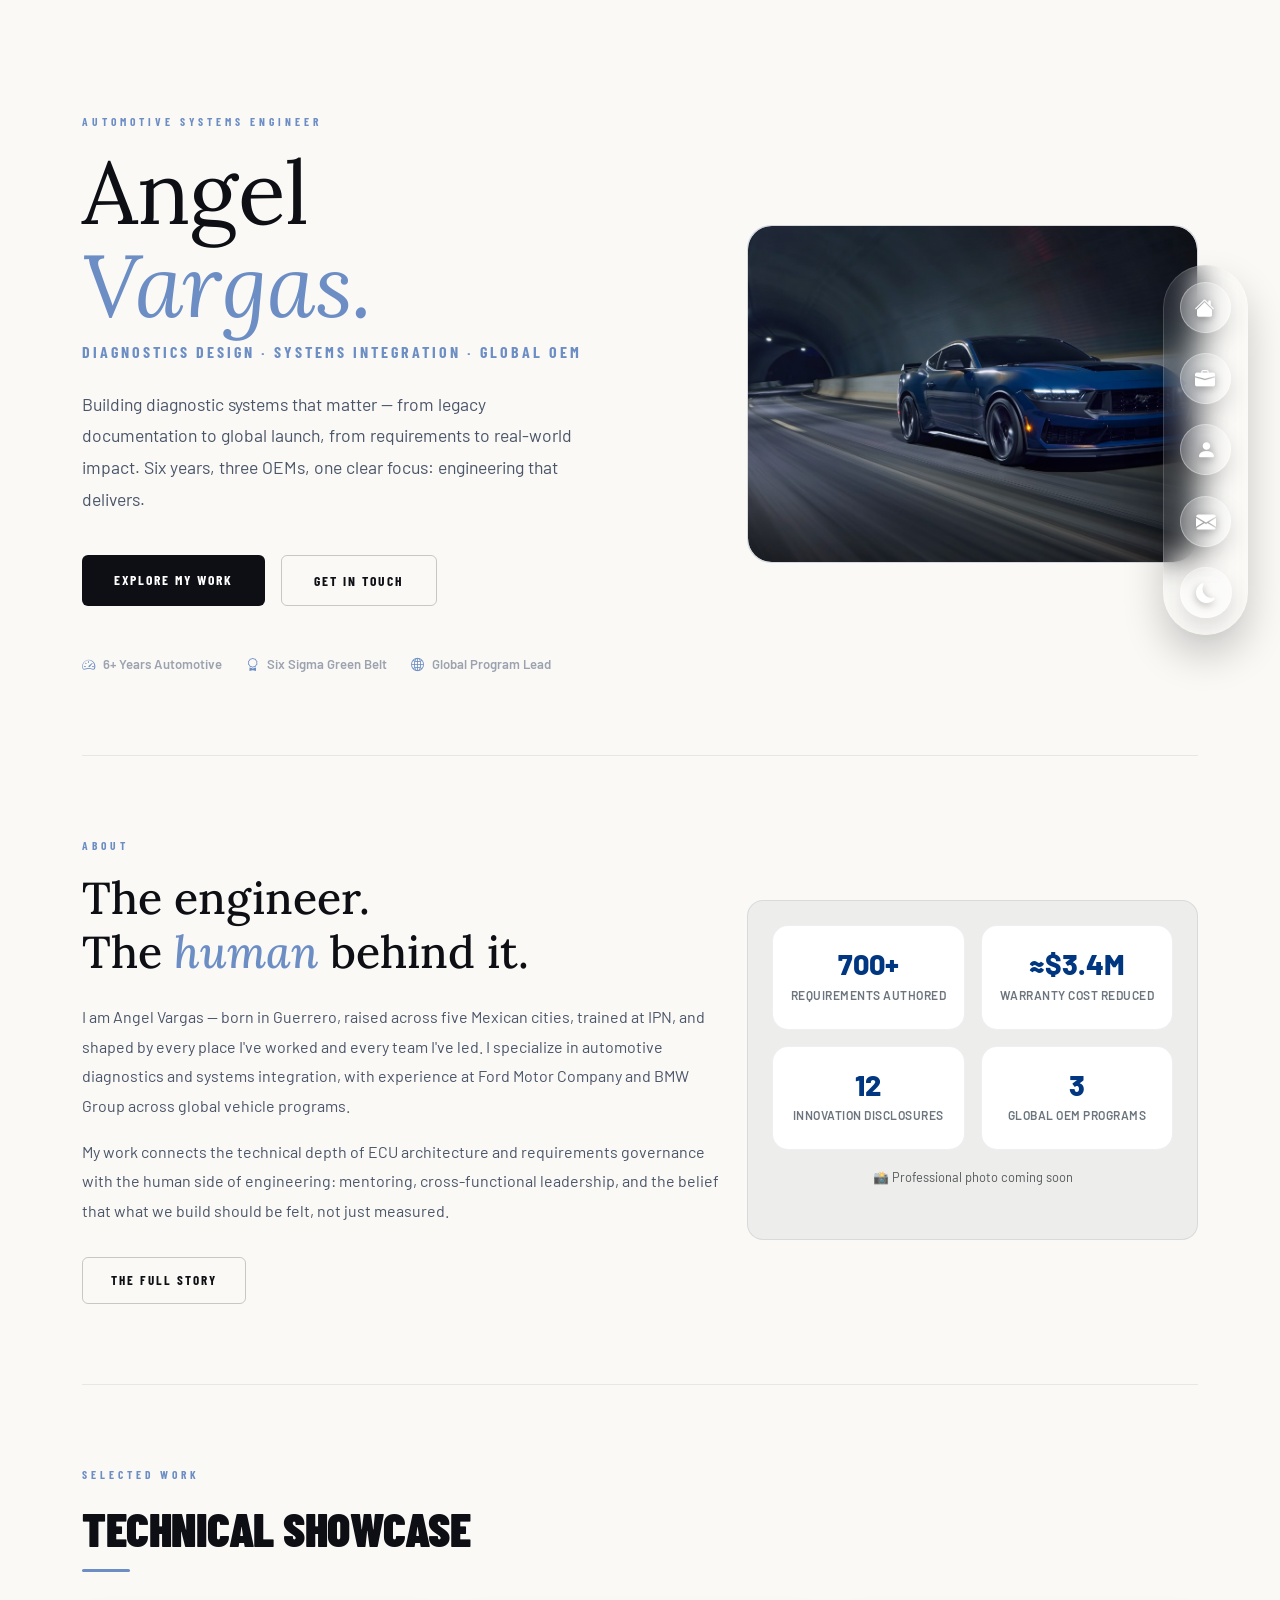
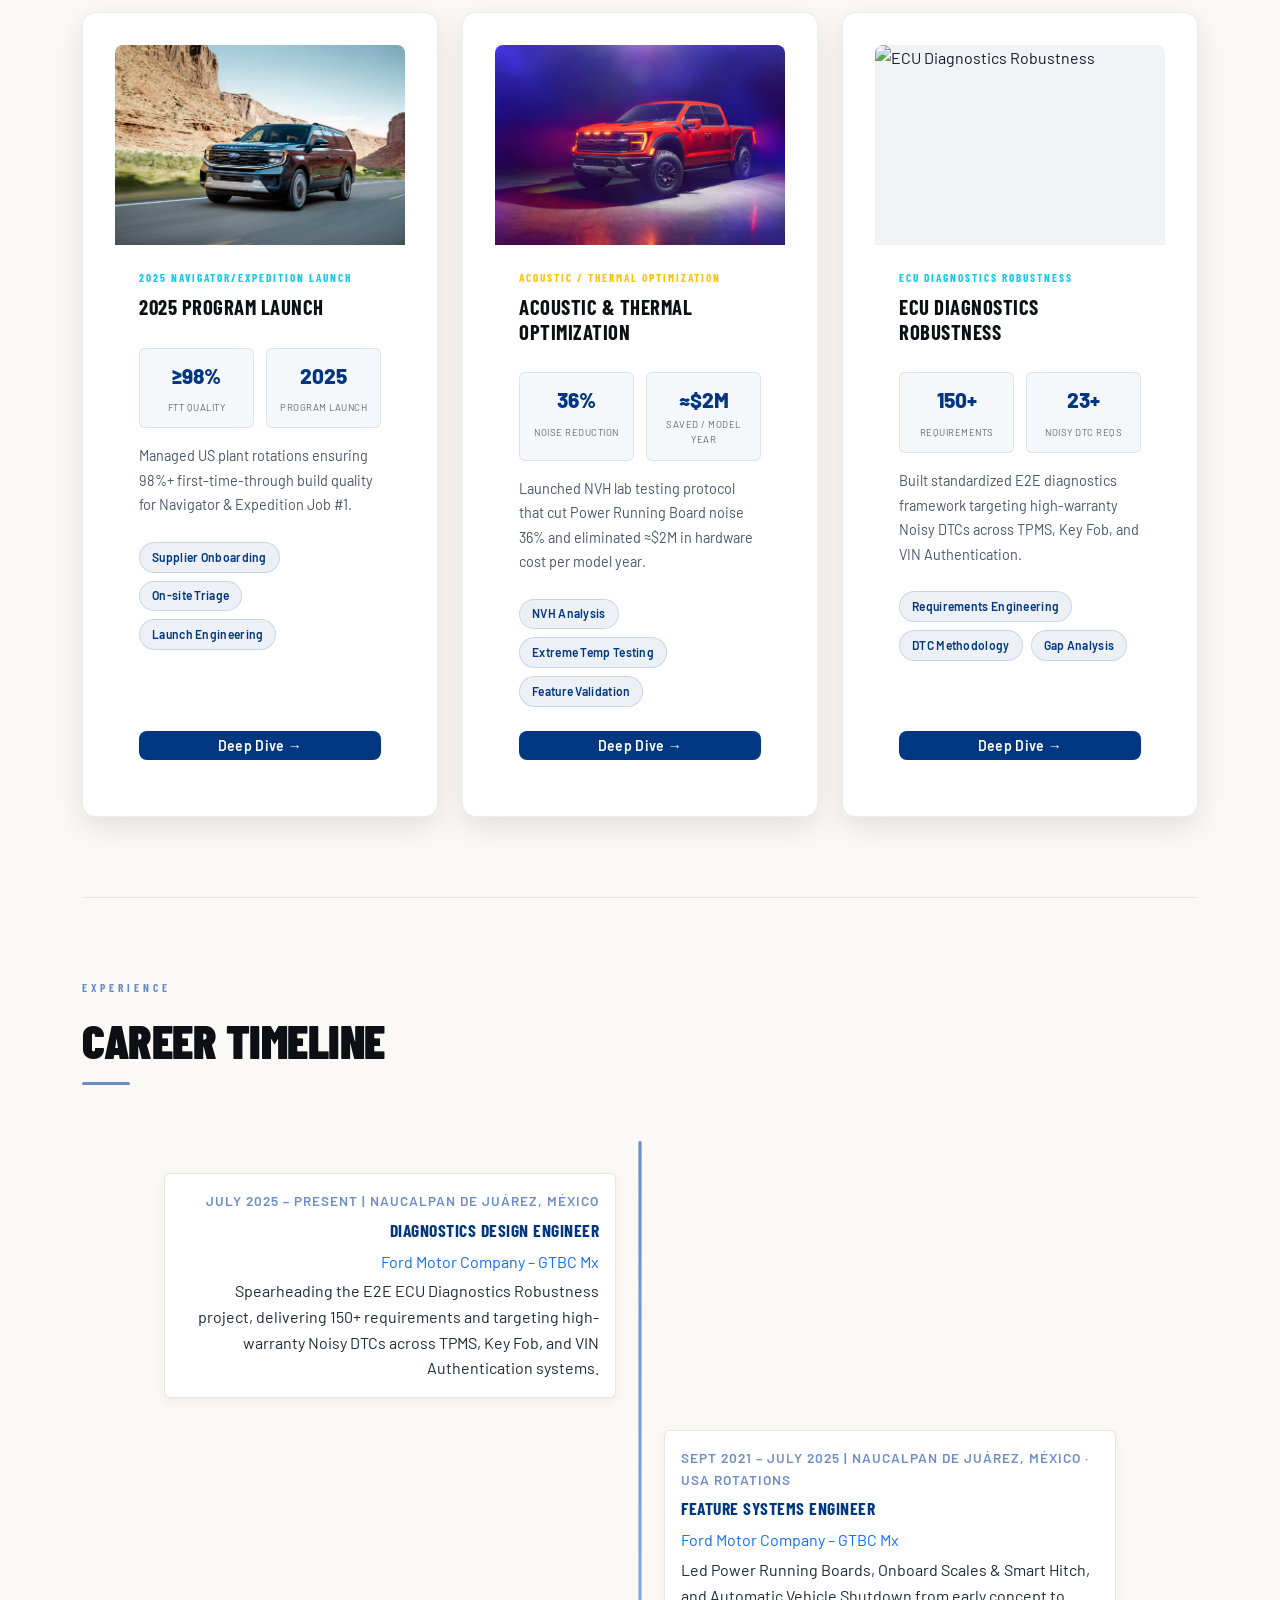
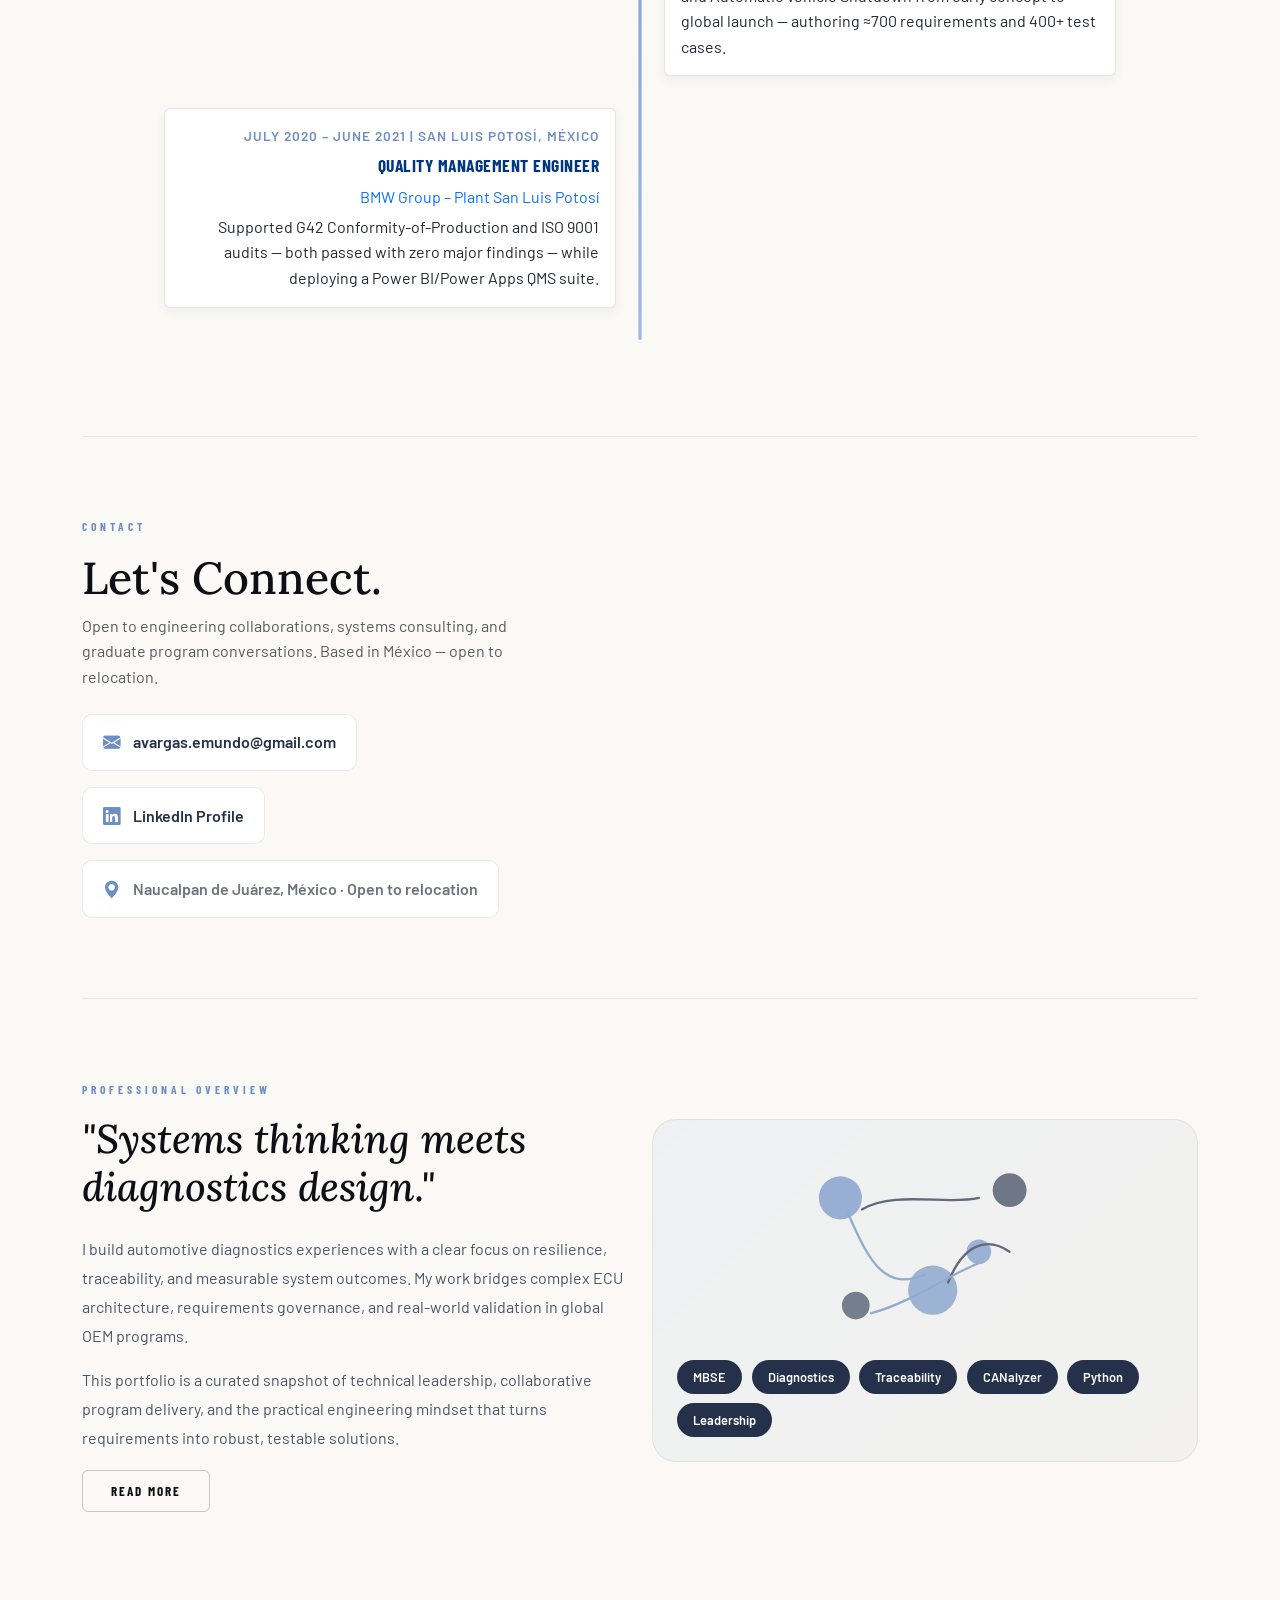
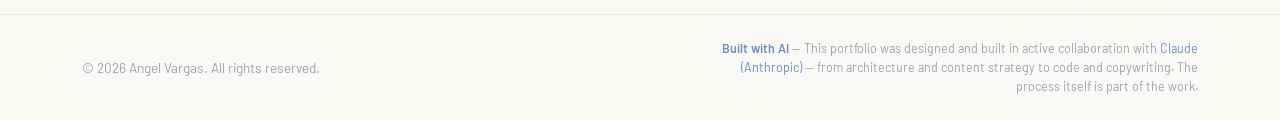
==== commit 1e630b9c: "Add visual enhancements & GSAP animations Introduce a new visual-enhancements.css containing ambient" ====
--- a/index.html
+++ b/index.html
@@ -8,7 +8,7 @@
     <link rel="stylesheet" href="css/base.css">
     <link rel="stylesheet" href="css/components.css">
     <link rel="stylesheet" href="css/pages.css">
-    <link href="https://unpkg.com/aos@2.3.1/dist/aos.css" rel="stylesheet">
+    <link rel="stylesheet" href="css/visual-enhancements.css">
     <link rel="stylesheet" href="https://cdn.jsdelivr.net/npm/bootstrap-icons@1.11.1/font/bootstrap-icons.css">
     <link rel="preconnect" href="https://fonts.googleapis.com">
     <link href="https://fonts.googleapis.com/css2?family=Lora:ital,wght@0,400;0,500;0,600;1,400;1,500&family=Barlow:wght@300;400;500;600;700&family=Barlow+Condensed:wght@400;600;700;900&display=swap" rel="stylesheet">
@@ -461,7 +461,7 @@
         <!-- ══════════════════════════════
              HERO
         ══════════════════════════════ -->
-        <section id="hero" data-aos="fade-up">
+        <section id="hero">
             <div class="row align-items-center gy-5">
                 <div class="col-md-7">
                     <span class="section-eyebrow">Automotive Systems Engineer</span>
@@ -500,7 +500,7 @@
         <!-- ══════════════════════════════
              ABOUT PREVIEW
         ══════════════════════════════ -->
-        <section id="about" data-aos="fade-up">
+        <section id="about">
             <div class="row align-items-center gy-4">
                 <div class="col-md-7">
                     <span class="section-eyebrow">About</span>
@@ -542,12 +542,12 @@
         <!-- ══════════════════════════════
              TECHNICAL SHOWCASE
         ══════════════════════════════ -->
-        <section id="technical-showcase" class="technical-showcase" data-aos="fade-up">
+        <section id="technical-showcase" class="technical-showcase">
             <span class="section-eyebrow">Selected Work</span>
             <h2>Technical Showcase</h2>
             <div class="row row-cols-1 row-cols-md-2 row-cols-xl-3 g-4">
 
-                <div class="col" data-aos="fade-up">
+                <div class="col">
                     <article class="glass-showcase-card h-100">
                         <div class="project-header-img">
                             <img src="images/Expedition-Wall.jpg" alt="2025 Program Launch">
@@ -576,7 +576,7 @@
                     </article>
                 </div>
 
-                <div class="col" data-aos="fade-up" data-aos-delay="100">
+                <div class="col">
                     <article class="glass-showcase-card h-100">
                         <div class="project-header-img">
                             <img src="images/26F150.jpg" alt="Acoustic & Thermal Optimization">
@@ -605,7 +605,7 @@
                     </article>
                 </div>
 
-                <div class="col" data-aos="fade-up" data-aos-delay="200">
+                <div class="col">
                     <article class="glass-showcase-card h-100">
                         <div class="project-header-img">
                             <img src="images/BMW2021.jpg" alt="ECU Diagnostics Robustness">
@@ -642,7 +642,7 @@
         <!-- ══════════════════════════════
              CAREER TIMELINE
         ══════════════════════════════ -->
-        <section id="timeline" class="experience-timeline" data-aos="fade-up">
+        <section id="timeline" class="experience-timeline">
             <span class="section-eyebrow">Experience</span>
             <h2>Career Timeline</h2>
             <div class="timeline-track">
@@ -716,7 +716,7 @@
         <!-- ══════════════════════════════
              CONTACT
         ══════════════════════════════ -->
-        <section id="contact" data-aos="fade-up">
+        <section id="contact">
             <div class="row g-4">
                 <div class="col-md-5">
                     <span class="section-eyebrow">Contact</span>
@@ -745,7 +745,7 @@
         <!-- ══════════════════════════════
              SUMMARY / SKILL CLOUD
         ══════════════════════════════ -->
-        <section id="summary" class="split-summary" data-aos="fade-up">
+        <section id="summary" class="split-summary">
             <div class="row align-items-center g-4">
                 <div class="col-lg-6">
                     <div class="summary-copy">
@@ -787,8 +787,21 @@
     </main>
 
     <!-- FOOTER -->
-    <footer class="text-center py-4">
-        <p>&copy; 2026 Angel Vargas. All rights reserved.</p>
+    <footer style="border-top: 1px solid rgba(0,0,0,0.07); margin-top: 2rem;">
+        <div class="container py-4">
+            <div class="d-flex flex-wrap justify-content-between align-items-center gap-3">
+                <p style="color: #9ca3af; font-size: 0.85rem; margin: 0;">
+                    &copy; 2026 Angel Vargas. All rights reserved.
+                </p>
+                <p style="color: #9ca3af; font-size: 0.78rem; margin: 0; max-width: 480px; text-align: right; line-height: 1.5;">
+                    <span style="color: #6c8ec4; font-weight: 600;">Built with AI</span> — 
+                    This portfolio was designed and built in active collaboration with 
+                    <a href="https://claude.ai" target="_blank" style="color: #6c8ec4; text-decoration: none;">Claude (Anthropic)</a> — 
+                    from architecture and content strategy to code and copywriting. 
+                    The process itself is part of the work.
+                </p>
+            </div>
+        </div>
     </footer>
 
     <!-- FLOATING DOCK -->
@@ -816,7 +829,8 @@
     </nav>
 
     <script src="https://cdn.jsdelivr.net/npm/bootstrap@5.3.0/dist/js/bootstrap.bundle.min.js"></script>
-    <script src="https://unpkg.com/aos@2.3.1/dist/aos.js"></script>
+    <script src="https://cdn.jsdelivr.net/npm/gsap@3.12.5/dist/gsap.min.js"></script>
+    <script src="https://cdn.jsdelivr.net/npm/gsap@3.12.5/dist/ScrollTrigger.min.js"></script>
     <script src="js/script.js"></script>
 </body>
 </html>
--- a/css/base.css
+++ b/css/base.css
@@ -112,4 +112,8 @@
 
 body.dark-mode .summary-copy h2 {
     color: #f1f5f9 !important;
+}
+
+body.dark-mode footer {
+    border-color: rgba(255,255,255,0.05) !important;
 }
--- a/css/visual-enhancements.css
+++ b/css/visual-enhancements.css
@@ -0,0 +1,211 @@
+/* ═══════════════════════════════════════════════════════
+   VISUAL ENHANCEMENTS — paste at bottom of base.css
+   Covers: ambient background lights, card hover gradients,
+   button glow borders, deep-dive button glow
+════════════════════════════════════════════════════════ */
+
+/* ── Ambient background lights ────────────────────────
+   Creates Gemini-style soft orbs behind the page.
+   These are fixed, so they follow the viewport.
+────────────────────────────────────────────────────── */
+body::before,
+body::after {
+    content: '';
+    position: fixed;
+    border-radius: 50%;
+    pointer-events: none;
+    z-index: 0;
+    filter: blur(120px);
+    opacity: 0;
+    transition: opacity 1s ease;
+}
+
+body.dark-mode::before {
+    width: 600px;
+    height: 600px;
+    top: -150px;
+    left: -150px;
+    background: radial-gradient(circle,
+        rgba(108, 142, 196, 0.18) 0%,
+        transparent 70%);
+    opacity: 1;
+}
+
+body.dark-mode::after {
+    width: 500px;
+    height: 500px;
+    bottom: -100px;
+    right: -100px;
+    background: radial-gradient(circle,
+        rgba(139, 92, 246, 0.12) 0%,
+        rgba(59, 130, 246, 0.08) 40%,
+        transparent 70%);
+    opacity: 1;
+}
+
+/* Ensure content sits above ambient lights */
+main, footer, nav {
+    position: relative;
+    z-index: 1;
+}
+
+/* ── Card hover gradient overlay ──────────────────────
+   Electric blue shimmer on card hover in dark mode.
+   Subtle in light mode.
+────────────────────────────────────────────────────── */
+.glass-showcase-card {
+    position: relative;
+    overflow: hidden;
+}
+
+.glass-showcase-card::before {
+    content: '';
+    position: absolute;
+    inset: 0;
+    background: linear-gradient(
+        135deg,
+        rgba(108, 142, 196, 0) 0%,
+        rgba(108, 142, 196, 0) 100%
+    );
+    transition: background 0.4s ease;
+    pointer-events: none;
+    z-index: 0;
+    border-radius: inherit;
+}
+
+.glass-showcase-card:hover::before {
+    background: linear-gradient(
+        135deg,
+        rgba(108, 142, 196, 0.08) 0%,
+        rgba(99, 102, 241, 0.06) 50%,
+        rgba(139, 92, 246, 0.04) 100%
+    );
+}
+
+body.dark-mode .glass-showcase-card:hover::before {
+    background: linear-gradient(
+        135deg,
+        rgba(108, 142, 196, 0.15) 0%,
+        rgba(99, 102, 241, 0.1) 50%,
+        rgba(139, 92, 246, 0.08) 100%
+    );
+}
+
+/* Keep card content above the overlay */
+.glass-showcase-card .card-body,
+.glass-showcase-card .project-header-img {
+    position: relative;
+    z-index: 1;
+}
+
+/* ── Card border glow on hover ────────────────────────
+   Electric blue border light — replaces the flat border
+────────────────────────────────────────────────────── */
+body.dark-mode .glass-showcase-card {
+    transition: transform 0.25s ease, box-shadow 0.25s ease, border-color 0.3s ease;
+}
+
+body.dark-mode .glass-showcase-card:hover {
+    border-color: rgba(108, 142, 196, 0.5) !important;
+    box-shadow:
+        0 20px 40px rgba(0, 0, 0, 0.3),
+        0 0 0 1px rgba(108, 142, 196, 0.25),
+        0 0 30px rgba(108, 142, 196, 0.12) !important;
+}
+
+/* ── Deep Dive button glow ────────────────────────────
+   Pulsing border light on the clickable CTA buttons
+────────────────────────────────────────────────────── */
+.deep-dive-btn {
+    position: relative;
+    overflow: hidden;
+    transition: background 0.2s ease, box-shadow 0.3s ease, transform 0.2s ease !important;
+}
+
+.deep-dive-btn:hover {
+    box-shadow:
+        0 0 0 1px rgba(108, 142, 196, 0.6),
+        0 0 20px rgba(108, 142, 196, 0.3),
+        0 4px 12px rgba(0, 55, 128, 0.4) !important;
+    transform: translateY(-2px) !important;
+}
+
+/* Animated shimmer sweep on hover */
+.deep-dive-btn::after {
+    content: '';
+    position: absolute;
+    top: 0;
+    left: -100%;
+    width: 60%;
+    height: 100%;
+    background: linear-gradient(
+        90deg,
+        transparent,
+        rgba(255, 255, 255, 0.15),
+        transparent
+    );
+    transition: left 0.5s ease;
+    pointer-events: none;
+}
+
+.deep-dive-btn:hover::after {
+    left: 150%;
+}
+
+/* ── Primary hero buttons glow ────────────────────────
+────────────────────────────────────────────────────── */
+.btn-hero-primary:hover {
+    box-shadow: 0 0 20px rgba(108, 142, 196, 0.25), 0 4px 12px rgba(0,0,0,0.2) !important;
+}
+
+body.dark-mode .btn-hero-primary:hover {
+    box-shadow: 0 0 24px rgba(255, 255, 255, 0.2), 0 4px 12px rgba(0,0,0,0.3) !important;
+}
+
+.btn-hero-secondary {
+    position: relative;
+    overflow: hidden;
+}
+
+.btn-hero-secondary:hover {
+    box-shadow: 0 0 16px rgba(108, 142, 196, 0.2) !important;
+}
+
+/* ── Contact link hover glow ──────────────────────────
+────────────────────────────────────────────────────── */
+.contact-link:hover {
+    box-shadow: 0 0 20px rgba(0, 55, 128, 0.2), 0 4px 12px rgba(0,0,0,0.1) !important;
+}
+
+body.dark-mode .contact-link:hover {
+    box-shadow: 0 0 20px rgba(108, 142, 196, 0.2) !important;
+}
+
+/* ── Value card hover glow (about page) ──────────────
+────────────────────────────────────────────────────── */
+body.dark-mode .value-card:hover {
+    border-color: rgba(108, 142, 196, 0.3) !important;
+    box-shadow: 0 12px 30px rgba(0,0,0,0.2), 0 0 20px rgba(108, 142, 196, 0.08) !important;
+}
+
+/* ── Timeline card hover glow ─────────────────────────
+────────────────────────────────────────────────────── */
+body.dark-mode .timeline-content.card {
+    transition: box-shadow 0.3s ease, border-color 0.3s ease !important;
+}
+
+body.dark-mode .timeline-content.card:hover {
+    border-color: rgba(108, 142, 196, 0.4) !important;
+    box-shadow: 0 8px 24px rgba(0,0,0,0.3), 0 0 20px rgba(108, 142, 196, 0.1) !important;
+}
+
+/* ── KPI block hover glow (projects page) ─────────────
+────────────────────────────────────────────────────── */
+.kpi-block:hover {
+    background: rgba(108, 142, 196, 0.08) !important;
+}
+
+body.dark-mode .kpi-block:hover {
+    background: rgba(108, 142, 196, 0.1) !important;
+    box-shadow: inset 0 0 20px rgba(108, 142, 196, 0.05) !important;
+}
